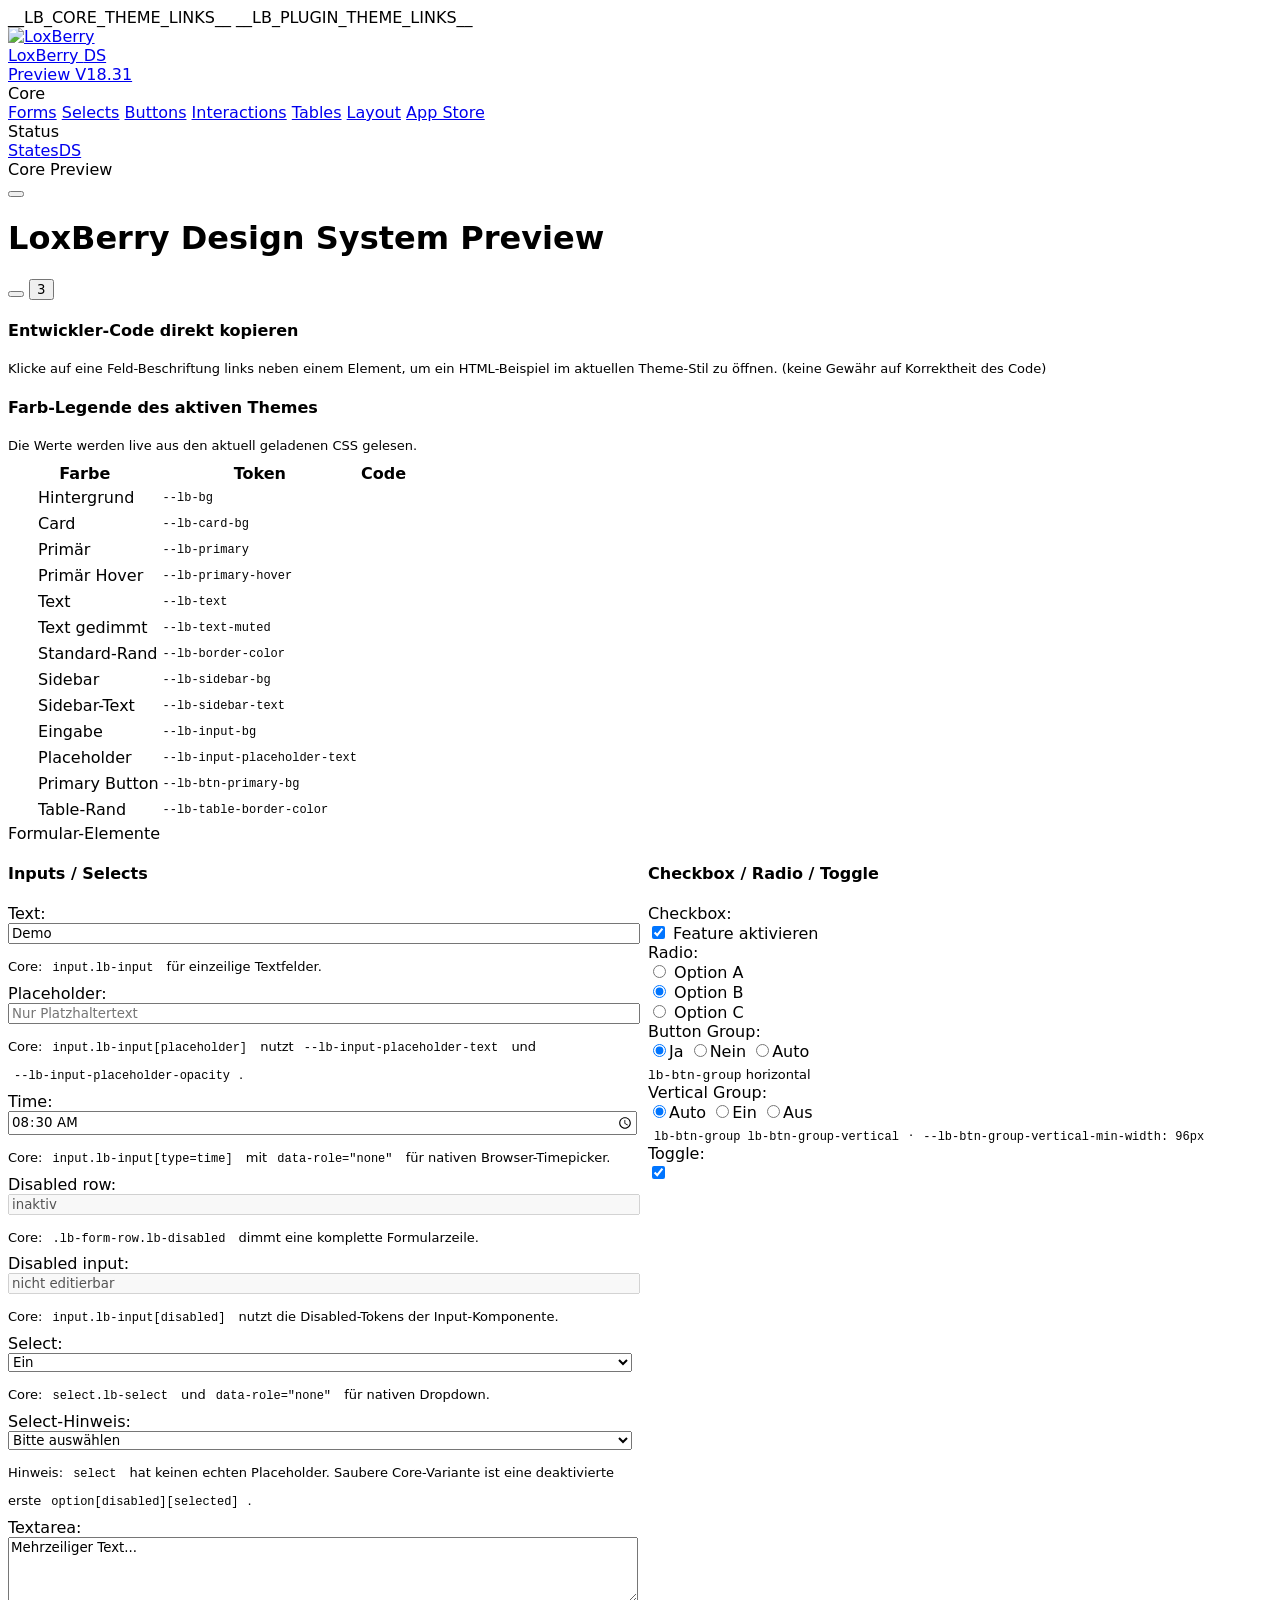
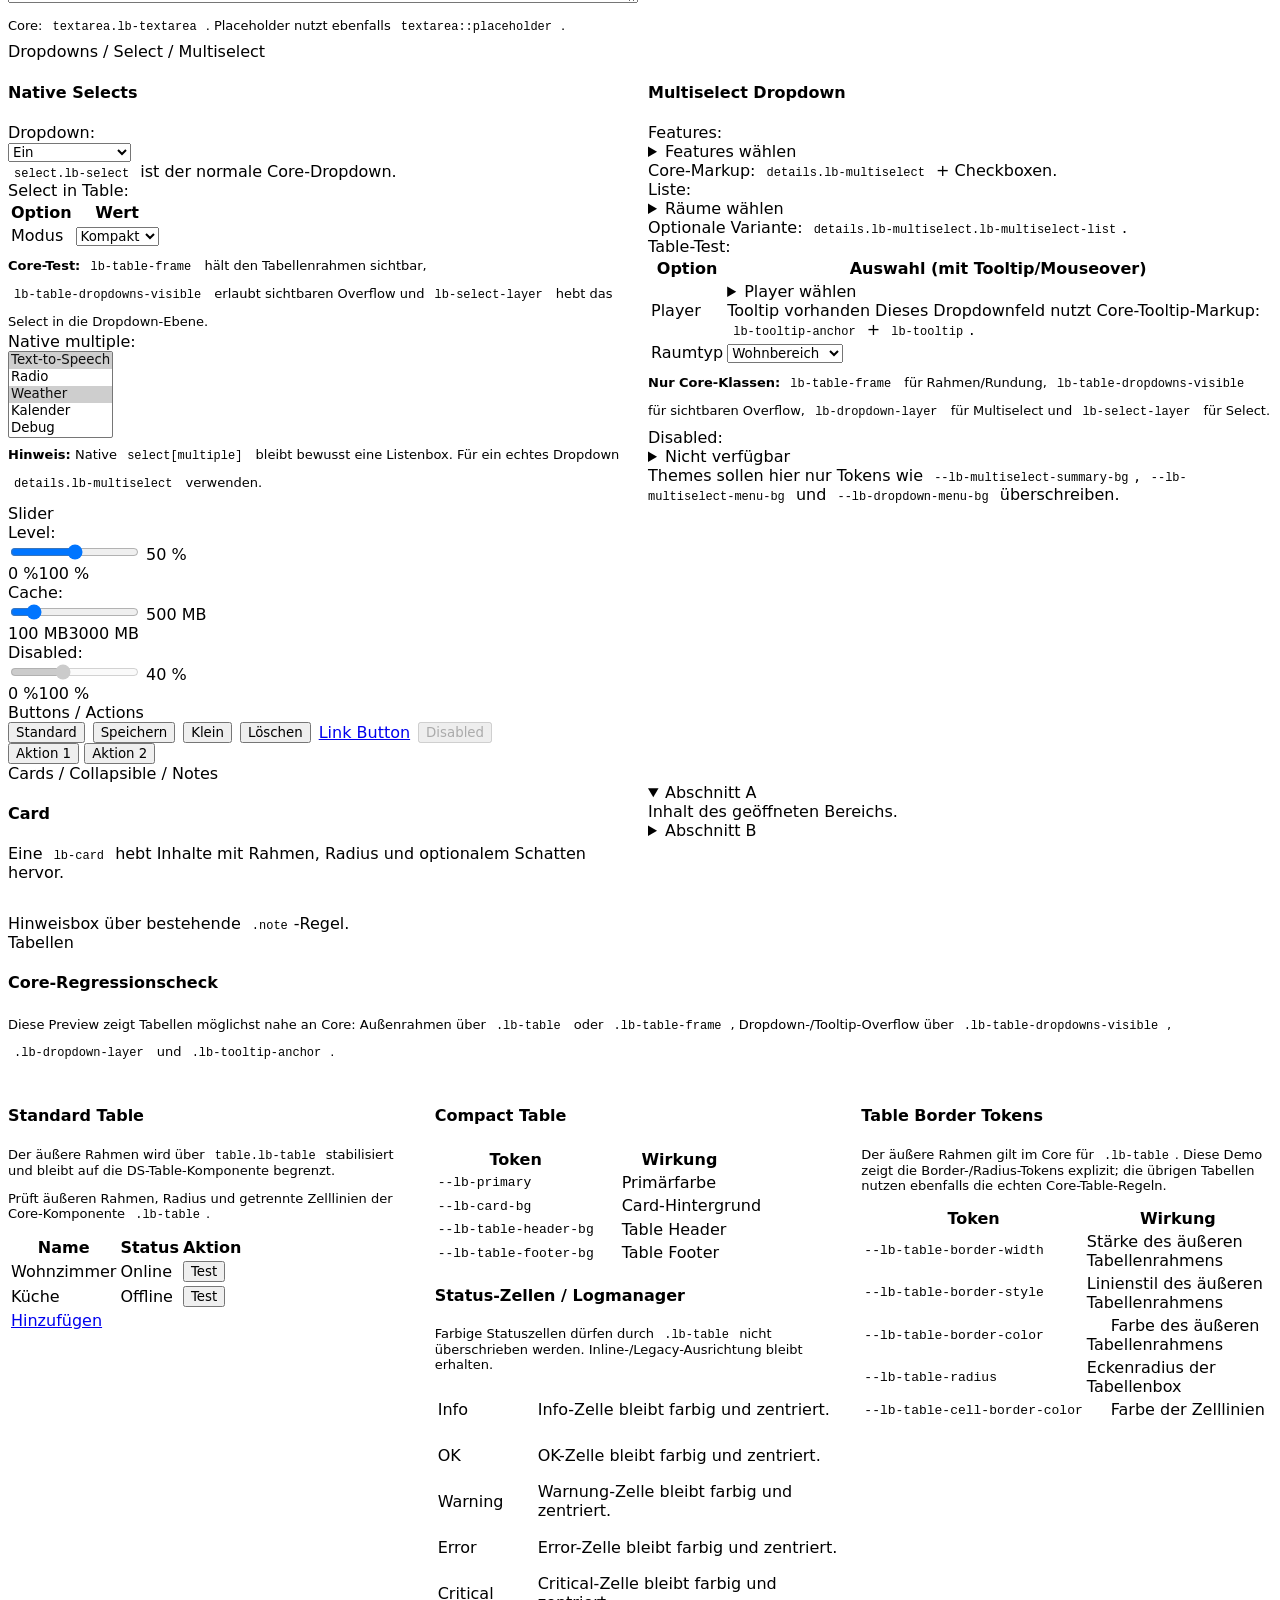
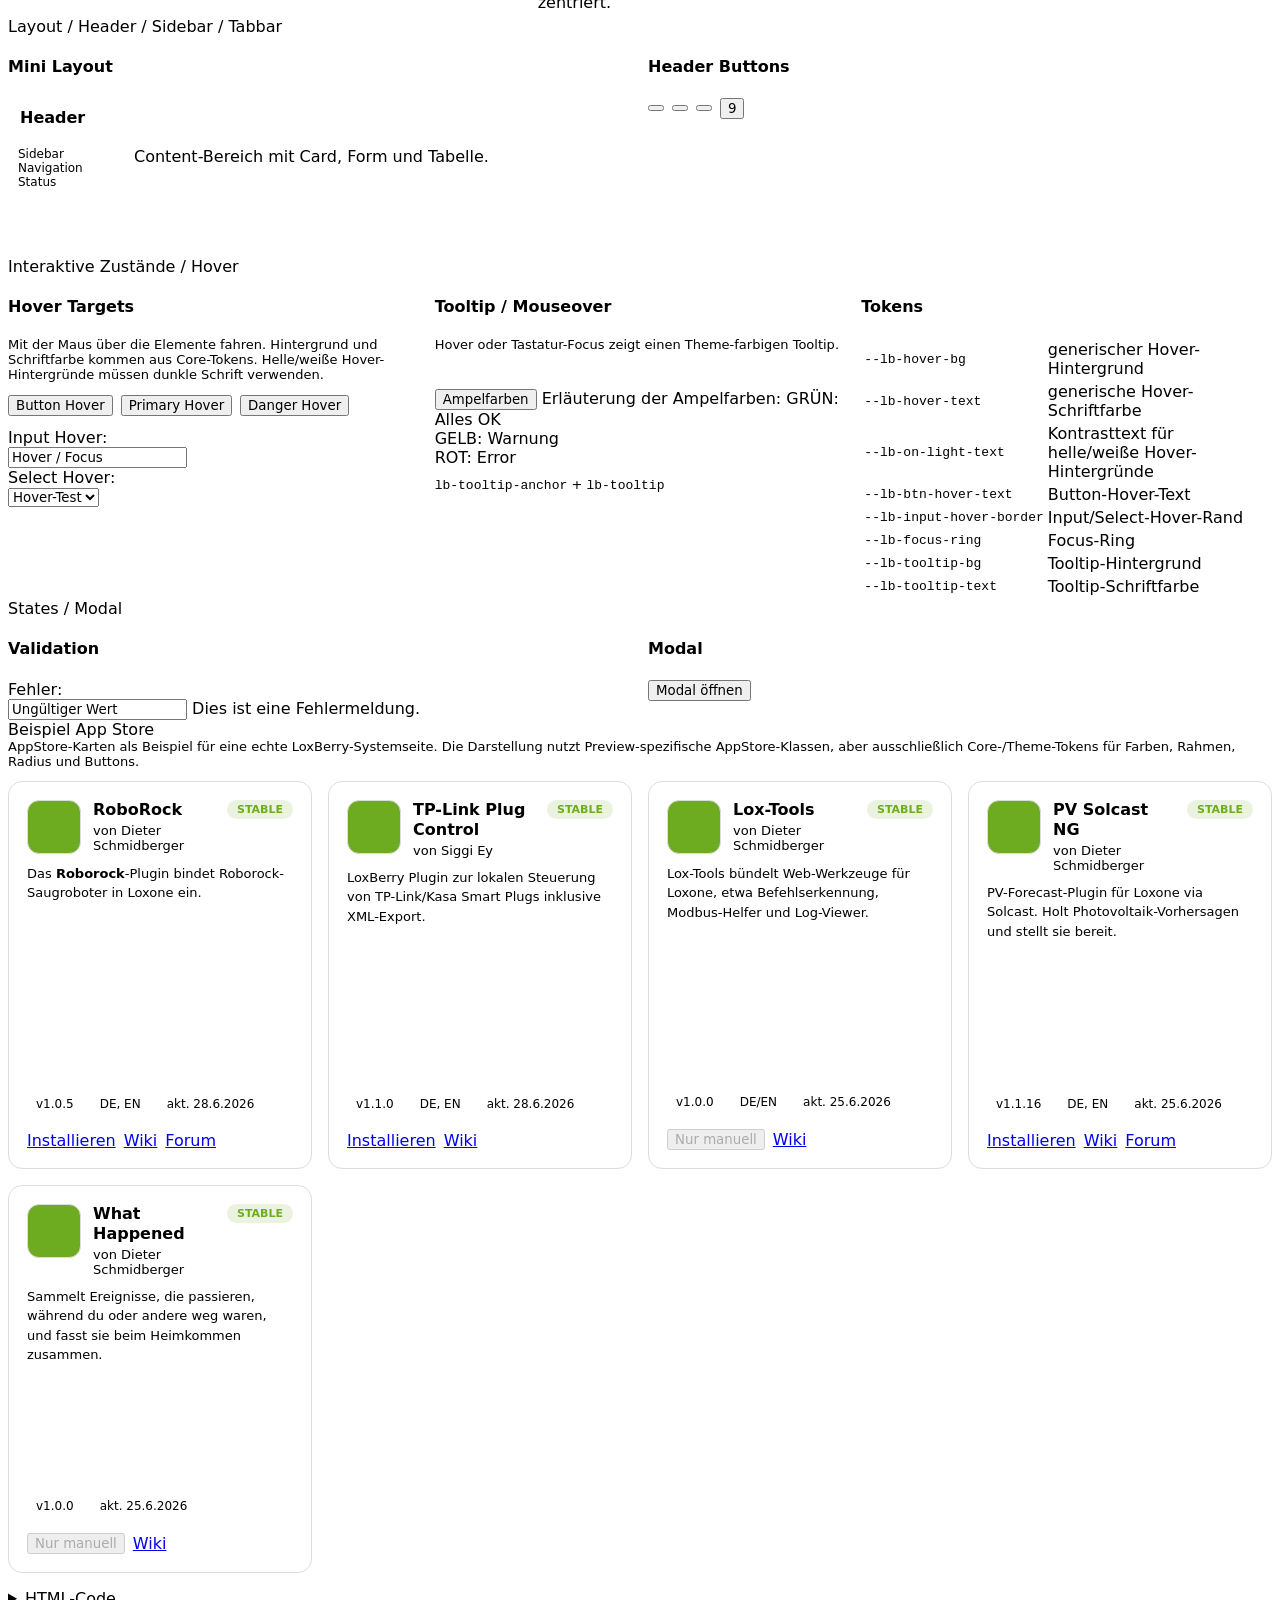
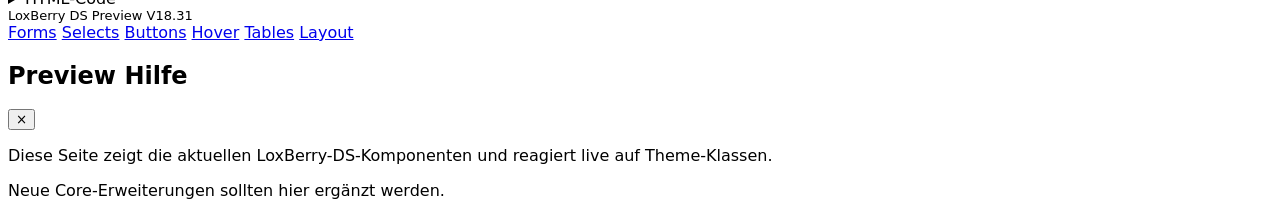
==== templates/themes/preview/index_de.html @ 83e43b5a "Initial commit" ====
<!doctype html>
<html lang="de">
<head>
	<meta charset="utf-8">
	<meta name="viewport" content="width=device-width, initial-scale=1">
	<title>LoxBerry DS Preview</title>

	<link rel="stylesheet" href="/system/css/design-tokens.css">
	<link rel="stylesheet" href="/system/css/primeicons.css">
	<link rel="stylesheet" href="/system/css/main.css">
	<link rel="stylesheet" href="/system/css/components.css">
	<link rel="stylesheet" href="/system/css/utilities.css">

	<!-- Core themes. Filled by cssframework.cgi from /webfrontend/html/system/css/themes/theme-*.css. -->
	__LB_CORE_THEME_LINKS__

	<!-- Plugin-managed user themes. Filled by cssframework.cgi via theme-file.cgi from data/plugins/cssframework/themes/theme-user-*.css. -->
	__LB_PLUGIN_THEME_LINKS__

	<style>

		/* Preview/Help pages use the LoxBerry/Core system font stack.
		   Code snippets stay monospace for readability. */
		html,
		body,
		button,
		input,
		select,
		textarea {
			font-family: var(--lb-font-family, var(--lb-font, system-ui, -apple-system, BlinkMacSystemFont, "Segoe UI", sans-serif));
		}

		code,
		pre,
		.lb-preview-code,
		.lb-help-code {
			font-family: var(--lb-font-mono, ui-monospace, SFMono-Regular, Menlo, Consolas, monospace);
		}
		/* Preview-only helpers. Kept outside components.css intentionally. */
		.lb-preview-grid {
			display: grid;
			grid-template-columns: repeat(auto-fit, minmax(280px, 1fr));
			gap: var(--lb-space-md, 16px);
			align-items: start;
		}
		.lb-preview-row {
			display: flex;
			flex-wrap: wrap;
			gap: 8px;
			align-items: center;
		}
		.lb-preview-muted {
			color: var(--lb-text-muted);
			font-size: var(--lb-font-sm, 13px);
		}
		.lb-preview-control-stack {
			display: flex;
			flex-direction: column;
			align-items: stretch;
			gap: var(--lb-space-xs, 6px);
			width: 100%;
		}
		.lb-preview-control-stack > .lb-input,
		.lb-preview-control-stack > .lb-select,
		.lb-preview-control-stack > .lb-textarea {
			width: 100%;
		}
		.lb-preview-help-text {
			display: block;
			margin-top: var(--lb-space-xs, 6px);
			color: var(--lb-text-secondary);
			font-size: var(--lb-font-sm, 13px);
			line-height: 1.65;
			max-width: 100%;
			width: 100%;
			flex: 0 0 100%;
			clear: both;
			overflow-wrap: anywhere;
		}
		.lb-preview-help-text .lb-preview-code {
			display: inline-block;
			margin: 1px 3px 3px 0;
			vertical-align: baseline;
		}
		.lb-preview-code {
			font-family: var(--lb-font-mono, monospace);
			font-size: 12px;
			padding: 2px 6px;
			border: 1px solid var(--lb-border-color);
			border-radius: var(--lb-radius-sm, 6px);
			background: var(--lb-btn-bg);
			color: var(--lb-text);
		}
		.lb-preview-token-table td:first-child {
			font-family: var(--lb-font-mono, monospace);
			white-space: nowrap;
		}

		.lb-preview-swatch {
			display: inline-block;
			width: 18px;
			height: 18px;
			border-radius: 50%;
			border: 1px solid var(--lb-border-color);
			vertical-align: middle;
			margin-right: 6px;
		}
		.lb-preview-color-table {
			margin-top: var(--lb-space-sm, 8px);
		}
		.lb-preview-color-table td,
		.lb-preview-color-table th {
			vertical-align: middle;
		}
		.lb-preview-color-table td:nth-child(2),
		.lb-preview-color-table td:nth-child(3) {
			font-family: var(--lb-font-mono, monospace);
			font-size: 12px;
		}
		.lb-preview-color-chip {
			display: inline-block;
			width: 22px;
			height: 22px;
			border-radius: var(--lb-radius-sm, 6px);
			border: 1px solid var(--lb-border-color);
			box-shadow: inset 0 0 0 1px rgba(255,255,255,0.25);
			vertical-align: middle;
		}
		.lb-preview-mini-layout {
			border: 1px solid var(--lb-border-color);
			border-radius: var(--lb-radius);
			overflow: hidden;
			background: var(--lb-card-bg);
		}
		.lb-preview-mini-header {
			padding: 10px 12px;
			border-bottom: 1px solid var(--lb-border-color);
			display: flex;
			justify-content: space-between;
			align-items: center;
		}
		.lb-preview-mini-body {
			display: flex;
			min-height: 120px;
		}
		.lb-preview-mini-sidebar {
			width: 96px;
			padding: 10px;
			background: var(--lb-sidebar-bg);
			color: var(--lb-sidebar-text);
			font-size: 12px;
		}
		.lb-preview-mini-content {
			flex: 1;
			padding: 10px;
			color: var(--lb-text);
		}


		/* Preview-only AppStore example. Uses AppStore-like local classes mapped to Core tokens. */
		.lb-preview-appstore-grid {
			display: grid;
			grid-template-columns: repeat(auto-fit, minmax(260px, 1fr));
			gap: var(--lb-space-md, 16px);
			align-items: stretch;
		}
		.lb-preview-app-card {
			background: var(--lb-card-bg, #fff);
			border: 1px solid var(--lb-border-color, #ddd);
			border-radius: var(--lb-radius, 14px);
			box-shadow: var(--lb-card-shadow, none);
			padding: var(--lb-space-md, 18px);
			display: flex;
			flex-direction: column;
			min-height: 350px;
			color: var(--lb-text);
		}
		.lb-preview-app-card-head {
			display: flex;
			gap: 12px;
			align-items: flex-start;
			margin-bottom: var(--lb-space-sm, 10px);
		}
		.lb-preview-app-logo {
			width: 52px;
			height: 52px;
			border-radius: var(--lb-radius-sm, 12px);
			border: 1px solid var(--lb-border-color, #ddd);
			background: var(--lb-primary, #6dac20);
			color: var(--lb-btn-primary-text, #fff);
			display: inline-flex;
			align-items: center;
			justify-content: center;
			font-size: 24px;
			flex: none;
		}
		.lb-preview-app-title {
			font-size: 16px;
			font-weight: 700;
			line-height: 1.25;
			margin: 0;
			color: var(--lb-text);
		}
		.lb-preview-app-author {
			font-size: var(--lb-font-sm, 13px);
			color: var(--lb-text-muted);
			margin: 3px 0 0;
		}
		.lb-preview-app-badge {
			font-size: 11px;
			font-weight: 700;
			line-height: 1;
			padding: 4px 10px;
			border-radius: 999px;
			white-space: nowrap;
			background: var(--lb-success-soft-bg, color-mix(in srgb, var(--lb-primary, #6dac20) 14%, white));
			color: var(--lb-success-text, var(--lb-primary, #6dac20));
		}
		.lb-preview-app-desc {
			font-size: var(--lb-font-sm, 13px);
			line-height: 1.5;
			color: var(--lb-text-secondary, var(--lb-text));
			margin: 0 0 var(--lb-space-md, 16px);
			flex: 1;
		}
		.lb-preview-app-meta {
			display: flex;
			gap: 8px;
			flex-wrap: wrap;
			margin-bottom: var(--lb-space-md, 16px);
		}
		.lb-preview-app-tag {
			font-size: 12px;
			color: var(--lb-text-muted);
			background: var(--lb-btn-bg, var(--lb-bg));
			border: 1px solid var(--lb-border-color, transparent);
			border-radius: var(--lb-radius-sm, 6px);
			padding: 3px 8px;
		}
		.lb-preview-app-actions {
			display: flex;
			gap: 8px;
			flex-wrap: wrap;
			align-items: center;
		}
		.lb-preview-code-block {
			margin: var(--lb-space-md, 16px) 0 0;
			padding: var(--lb-space-md, 16px);
			border: 1px solid var(--lb-border-color);
			border-radius: var(--lb-radius, 12px);
			background: var(--lb-card-bg);
			color: var(--lb-text);
			overflow: auto;
			font-size: 12px;
			line-height: 1.45;
		}


		/* Developer code popup: Labels are click targets, generated snippets are sanitized. */
		.lb-preview-dev-hint {
			margin-bottom: var(--lb-space-md, 16px);
		}
		.lb-form-label.lb-preview-code-label {
			cursor: pointer;
			text-decoration: underline dotted;
			text-underline-offset: 3px;
		}
		.lb-form-label.lb-preview-code-label:hover {
			color: var(--lb-link-color, var(--lb-primary));
		}
		.lb-preview-code-dialog {
			max-width: min(860px, calc(100vw - 32px));
			width: min(860px, calc(100vw - 32px));
		}
		.lb-preview-code-dialog .lb-modal-content {
			max-height: min(72vh, 760px);
			overflow: auto;
		}
		.lb-preview-code-dialog pre {
			white-space: pre;
			margin-top: var(--lb-space-sm, 8px);
			text-align: left !important;
			direction: ltr;
			tab-size: 2;
		}
		.lb-preview-code-dialog pre code {
			display: block;
			margin: 0;
			padding: 0;
			white-space: pre;
			text-align: left !important;
		}

		/* ============================================================
		   Print / XPS support
		   ------------------------------------------------------------
		   Preview-only rule: Keep DS/theme backgrounds visible when
		   printing to PDF/XPS. This intentionally stays in the preview
		   page and is not part of components.css.
		   ============================================================ */
		@media print {
			html,
			body,
			.lb-layout,
			.lb-sidebar,
			.lb-main,
			.lb-header,
			.lb-content,
			.lb-card,
			.lb-section-title,
			.lb-btn,
			.lb-btn-primary,
			.lb-input,
			.lb-select,
			.lb-textarea,
			.lb-table,
			.lb-table th,
			.lb-table td,
			.lb-table thead th,
			.lb-table tfoot td,
			.lb-table-header-cell,
			.lb-table-footer-cell,
			.lb-multiselect,
			.lb-multiselect summary,
			.lb-multiselect-menu,
			.lb-multiselect-option,
			.lb-slider,
			.lb-slider-value,
			.lb-toggle-slider,
			.note,
			.lb-preview-code,
			.lb-preview-help-text,
			.lb-preview-mini-layout,
			.lb-preview-mini-header,
			.lb-preview-mini-sidebar,
			.lb-preview-mini-content {
				-webkit-print-color-adjust: exact !important;
				print-color-adjust: exact !important;
				color-adjust: exact !important;
			}

			body {
				background: var(--lb-bg) !important;
				color: var(--lb-text) !important;
			}

			.lb-sidebar {
				background: var(--lb-sidebar-bg) !important;
				color: var(--lb-sidebar-text) !important;
				border-color: var(--lb-sidebar-border) !important;
			}

			.lb-header,
			.lb-card,
			.note,
			.lb-modal,
			.lb-preview-mini-layout {
				background: var(--lb-card-bg) !important;
				border-color: var(--lb-border-color) !important;
				color: var(--lb-text) !important;
			}

			.lb-section-title {
				background: var(--lb-section-title-bg, var(--lb-primary)) !important;
				color: var(--lb-section-title-text, #ffffff) !important;
			}

			.lb-table thead th,
			.lb-table .lb-table-header-cell,
			.lb-table tr.lb-table-header-row > th,
			.lb-table tr.lb-table-header-row > td {
				background: var(--lb-table-header-bg) !important;
				color: var(--lb-table-header-text) !important;
			}

			.lb-table tfoot td,
			.lb-table .lb-table-footer-cell,
			.lb-table tr.lb-table-footer-row > td,
			.lb-table tr.lb-table-footer-row > th {
				background: var(--lb-table-footer-bg) !important;
				color: var(--lb-table-footer-text) !important;
			}

			.lb-table {
				border-color: var(--lb-table-border-color, var(--lb-border-color)) !important;
			}

			.lb-table td,
			.lb-table th {
				border-color: var(--lb-table-cell-border-color, var(--lb-table-border-color, var(--lb-border-color))) !important;
			}

			.lb-btn {
				background: var(--lb-btn-bg) !important;
				color: var(--lb-btn-text) !important;
				border-color: var(--lb-btn-border) !important;
			}

			.lb-btn-primary {
				background: var(--lb-btn-primary-bg) !important;
				color: var(--lb-btn-primary-text) !important;
				border-color: var(--lb-btn-primary-border) !important;
			}

			.lb-input,
			.lb-select,
			.lb-textarea,
			.lb-multiselect summary,
			.lb-multiselect-menu {
				background: var(--lb-input-bg) !important;
				color: var(--lb-input-text) !important;
				border-color: var(--lb-input-border) !important;
			}

			.lb-slider-value,
			.lb-preview-code {
				background: var(--lb-btn-bg) !important;
				border-color: var(--lb-border-color) !important;
				color: var(--lb-primary) !important;
			}

			.lb-preview-mini-sidebar {
				background: var(--lb-sidebar-bg) !important;
				color: var(--lb-sidebar-text) !important;
			}
		}

	</style>
</head>
<body class="lb-layout __LB_CURRENT_THEME_CLASS__">
	<aside class="lb-sidebar" id="preview_sidebar">
		<a class="lb-sidebar-header" href="#top">
			<img class="lb-sidebar-logo" src="/system/images/Logo_green_transparent.png" alt="LoxBerry">
			<div>
				<div class="lb-sidebar-brand">LoxBerry <span>DS</span></div>
				<div class="lb-sidebar-version">Preview V18.31</div>
			</div>
		</a>
		<nav class="lb-sidebar-nav">
			<div class="lb-sidebar-section">Core</div>
			<a class="lb-sidebar-link active" href="#forms"><i class="pi pi-pencil"></i><span class="lb-sidebar-name">Forms</span><span class="lb-sidebar-status"></span></a>
			<a class="lb-sidebar-link" href="#selects"><i class="pi pi-list"></i><span class="lb-sidebar-name">Selects</span></a>
			<a class="lb-sidebar-link" href="#buttons"><i class="pi pi-bolt"></i><span class="lb-sidebar-name">Buttons</span></a>
			<a class="lb-sidebar-link" href="#interactions"><i class="pi pi-mouse"></i><span class="lb-sidebar-name">Interactions</span></a>
			<a class="lb-sidebar-link" href="#tables"><i class="pi pi-table"></i><span class="lb-sidebar-name">Tables</span></a>
			<a class="lb-sidebar-link" href="#layout"><i class="pi pi-window-maximize"></i><span class="lb-sidebar-name">Layout</span></a>
			<a class="lb-sidebar-link" href="#appstore"><i class="pi pi-shopping-cart"></i><span class="lb-sidebar-name">App Store</span></a>
			<div class="lb-sidebar-section">Status</div>
			<a class="lb-sidebar-link" href="#states"><i class="pi pi-info-circle"></i><span class="lb-sidebar-name">States</span><span class="lb-sidebar-badge">DS</span></a>
		</nav>
		<div class="lb-sidebar-footer"><i class="pi pi-check-circle"></i> Core Preview</div>
	</aside>

	<div class="lb-main">
		<header class="lb-header">
			<div class="lb-header-left">
				<button type="button" class="lb-header-btn lb-nav-toggle" id="preview_nav_toggle" title="Navigation wechseln"><i class="pi pi-bars"></i></button>
			</div>
			<h1 class="lb-header-title" id="top">LoxBerry Design System Preview</h1>
			<div class="lb-header-actions">
				<button type="button" class="lb-header-btn headerbutton_blue" id="preview_help_btn" title="Hilfe"><i class="pi pi-question"></i></button>
				<button type="button" class="lb-header-btn headerbutton_red" title="Demo Badge"><i class="pi pi-bell"></i><span class="lb-header-btn-badge">3</span></button>
			</div>
		</header>

		<main class="lb-content">

			<div class="lb-card lb-preview-dev-hint">
				<h4>Entwickler-Code direkt kopieren</h4>
				<div class="lb-preview-muted">Klicke auf eine Feld-Beschriftung links neben einem Element, um ein HTML-Beispiel im aktuellen Theme-Stil zu öffnen. (keine Gewähr auf Korrektheit des Code)</div>
			</div>


			<div class="lb-card" id="theme_colors">
				<h4>Farb-Legende des aktiven Themes</h4>
				<div class="lb-preview-muted">Die Werte werden live aus den aktuell geladenen CSS gelesen.</div>
				<table class="lb-table lb-table-compact lb-preview-color-table">
					<thead>
						<tr>
							<th>Farbe</th>
							<th>Token</th>
							<th>Code</th>
						</tr>
					</thead>
					<tbody>
						<tr data-color-token="--lb-bg"><td><span class="lb-preview-color-chip"></span> Hintergrund</td><td>--lb-bg</td><td class="lb-preview-color-code"></td></tr>
						<tr data-color-token="--lb-card-bg"><td><span class="lb-preview-color-chip"></span> Card</td><td>--lb-card-bg</td><td class="lb-preview-color-code"></td></tr>
						<tr data-color-token="--lb-primary"><td><span class="lb-preview-color-chip"></span> Primär</td><td>--lb-primary</td><td class="lb-preview-color-code"></td></tr>
						<tr data-color-token="--lb-primary-hover"><td><span class="lb-preview-color-chip"></span> Primär Hover</td><td>--lb-primary-hover</td><td class="lb-preview-color-code"></td></tr>
						<tr data-color-token="--lb-text"><td><span class="lb-preview-color-chip"></span> Text</td><td>--lb-text</td><td class="lb-preview-color-code"></td></tr>
						<tr data-color-token="--lb-text-muted"><td><span class="lb-preview-color-chip"></span> Text gedimmt</td><td>--lb-text-muted</td><td class="lb-preview-color-code"></td></tr>
						<tr data-color-token="--lb-border-color"><td><span class="lb-preview-color-chip"></span> Standard-Rand</td><td>--lb-border-color</td><td class="lb-preview-color-code"></td></tr>
						<tr data-color-token="--lb-sidebar-bg"><td><span class="lb-preview-color-chip"></span> Sidebar</td><td>--lb-sidebar-bg</td><td class="lb-preview-color-code"></td></tr>
						<tr data-color-token="--lb-sidebar-text"><td><span class="lb-preview-color-chip"></span> Sidebar-Text</td><td>--lb-sidebar-text</td><td class="lb-preview-color-code"></td></tr>
						<tr data-color-token="--lb-input-bg"><td><span class="lb-preview-color-chip"></span> Eingabe</td><td>--lb-input-bg</td><td class="lb-preview-color-code"></td></tr>
						<tr data-color-token="--lb-input-placeholder-text"><td><span class="lb-preview-color-chip"></span> Placeholder</td><td>--lb-input-placeholder-text</td><td class="lb-preview-color-code"></td></tr>
						<tr data-color-token="--lb-btn-primary-bg"><td><span class="lb-preview-color-chip"></span> Primary Button</td><td>--lb-btn-primary-bg</td><td class="lb-preview-color-code"></td></tr>
						<tr data-color-token="--lb-table-border-color"><td><span class="lb-preview-color-chip"></span> Table-Rand</td><td>--lb-table-border-color</td><td class="lb-preview-color-code"></td></tr>
					</tbody>
				</table>
			</div>

			<section id="forms">
				<div class="lb-section-title">Formular-Elemente</div>
				<div class="lb-preview-grid">
					<div class="lb-card">
						<h4>Inputs / Selects</h4>
						<div class="lb-form-row">
							<label class="lb-form-label" for="text1">Text:</label>
							<div class="lb-form-field">
								<div class="lb-preview-control-stack">
									<input class="lb-input" type="text" id="text1" placeholder="Text eingeben" value="Demo">
									<div class="lb-preview-help-text">Core: <span class="lb-preview-code">input.lb-input</span> für einzeilige Textfelder.</div>
								</div>
							</div>
						</div>

						<div class="lb-form-row">
							<label class="lb-form-label" for="placeholder1">Placeholder:</label>
							<div class="lb-form-field">
								<div class="lb-preview-control-stack">
									<input class="lb-input" type="text" id="placeholder1" placeholder="Nur Platzhaltertext">
									<div class="lb-preview-help-text">Core: <span class="lb-preview-code">input.lb-input[placeholder]</span> nutzt <span class="lb-preview-code">--lb-input-placeholder-text</span> und <span class="lb-preview-code">--lb-input-placeholder-opacity</span>.</div>
								</div>
							</div>
						</div>

						<div class="lb-form-row">
							<label class="lb-form-label" for="time1">Time:</label>
							<div class="lb-form-field">
								<div class="lb-preview-control-stack">
									<input class="lb-input" type="time" id="time1" value="08:30" data-role="none">
									<div class="lb-preview-help-text">Core: <span class="lb-preview-code">input.lb-input[type=time]</span> mit <span class="lb-preview-code">data-role=&quot;none&quot;</span> für nativen Browser-Timepicker.</div>
								</div>
							</div>
						</div>

						<div class="lb-form-row lb-disabled">
							<label class="lb-form-label" for="disabled1">Disabled row:</label>
							<div class="lb-form-field">
								<div class="lb-preview-control-stack">
									<input class="lb-input" type="text" id="disabled1" value="inaktiv" disabled>
									<div class="lb-preview-help-text">Core: <span class="lb-preview-code">.lb-form-row.lb-disabled</span> dimmt eine komplette Formularzeile.</div>
								</div>
							</div>
						</div>

						<div class="lb-form-row">
							<label class="lb-form-label" for="disabled2">Disabled input:</label>
							<div class="lb-form-field">
								<div class="lb-preview-control-stack">
									<input class="lb-input" type="text" id="disabled2" value="nicht editierbar" disabled>
									<div class="lb-preview-help-text">Core: <span class="lb-preview-code">input.lb-input[disabled]</span> nutzt die Disabled-Tokens der Input-Komponente.</div>
								</div>
							</div>
						</div>

						<div class="lb-form-row">
							<label class="lb-form-label" for="select1">Select:</label>
							<div class="lb-form-field">
								<div class="lb-preview-control-stack">
									<select class="lb-select" id="select1" data-role="none">
										<option>Aus</option><option selected>Ein</option><option>Auto</option>
									</select>
									<div class="lb-preview-help-text">Core: <span class="lb-preview-code">select.lb-select</span> und <span class="lb-preview-code">data-role=&quot;none&quot;</span> für nativen Dropdown.</div>
								</div>
							</div>
						</div>

						<div class="lb-form-row">
							<label class="lb-form-label" for="select_placeholder">Select-Hinweis:</label>
							<div class="lb-form-field">
								<div class="lb-preview-control-stack">
									<select class="lb-select" id="select_placeholder" data-role="none">
										<option value="" disabled selected>Bitte auswählen</option>
										<option>Aus</option><option>Ein</option><option>Auto</option>
									</select>
									<div class="lb-preview-help-text">Hinweis: <span class="lb-preview-code">select</span> hat keinen echten Placeholder. Saubere Core-Variante ist eine deaktivierte erste <span class="lb-preview-code">option[disabled][selected]</span>.</div>
								</div>
							</div>
						</div>

						<div class="lb-form-row">
							<label class="lb-form-label" for="textarea1">Textarea:</label>
							<div class="lb-form-field">
								<div class="lb-preview-control-stack">
									<textarea class="lb-textarea" id="textarea1" rows="4">Mehrzeiliger Text...</textarea>
									<div class="lb-preview-help-text">Core: <span class="lb-preview-code">textarea.lb-textarea</span>. Placeholder nutzt ebenfalls <span class="lb-preview-code">textarea::placeholder</span>.</div>
								</div>
							</div>
						</div>
					</div>
					<div class="lb-card">
						<h4>Checkbox / Radio / Toggle</h4>
						<div class="lb-form-row">
							<label class="lb-form-label">Checkbox:</label>
							<div class="lb-form-field"><label><input type="checkbox" checked> Feature aktivieren</label></div>
						</div>
						<div class="lb-form-row">
							<label class="lb-form-label">Radio:</label>
							<div class="lb-form-field">
								<div><input type="radio" name="radio-v" id="radio-v1" value="a"><label for="radio-v1"> Option A</label></div>
								<div><input type="radio" name="radio-v" id="radio-v2" value="b" checked><label for="radio-v2"> Option B</label></div>
								<div><input type="radio" name="radio-v" id="radio-v3" value="c"><label for="radio-v3"> Option C</label></div>
							</div>
						</div>
						<div class="lb-form-row">
							<label class="lb-form-label">Button Group:</label>
							<div class="lb-form-field">
								<div class="lb-btn-group">
									<input type="radio" name="radio-h" id="radio-h1" value="yes" checked><label for="radio-h1">Ja</label>
									<input type="radio" name="radio-h" id="radio-h2" value="no"><label for="radio-h2">Nein</label>
									<input type="radio" name="radio-h" id="radio-h3" value="auto"><label for="radio-h3">Auto</label>
								</div>
								<div class="lb-preview-muted" style="margin-top:6px;"><code>lb-btn-group</code> horizontal</div>
							</div>
						</div>
						<div class="lb-form-row">
							<label class="lb-form-label">Vertical Group:</label>
							<div class="lb-form-field">
								<div class="lb-btn-group lb-btn-group-vertical">
									<input type="radio" name="radio-vg" id="radio-vg1" value="auto" checked><label for="radio-vg1">Auto</label>
									<input type="radio" name="radio-vg" id="radio-vg2" value="on"><label for="radio-vg2">Ein</label>
									<input type="radio" name="radio-vg" id="radio-vg3" value="off"><label for="radio-vg3">Aus</label>
								</div>
								<div class="lb-preview-muted" style="margin-top:6px;"><span class="lb-preview-code">lb-btn-group lb-btn-group-vertical</span> · <span class="lb-preview-code">--lb-btn-group-vertical-min-width: 96px</span></div>
							</div>
						</div>
						<div class="lb-form-row">
							<label class="lb-form-label" for="toggle1">Toggle:</label>
							<div class="lb-form-field">
								<label class="lb-toggle" for="toggle1"><input type="checkbox" id="toggle1" checked><span class="lb-toggle-slider"></span></label>
							</div>
						</div>
					</div>
				</div>
			</section>

			<section id="selects">
				<div class="lb-section-title">Dropdowns / Select / Multiselect</div>
				<div class="lb-preview-grid">
					<div class="lb-card">
						<h4>Native Selects</h4>
						<div class="lb-form-row">
							<label class="lb-form-label" for="select_optgroup">Dropdown:</label>
							<div class="lb-form-field">
								<select class="lb-select" id="select_optgroup" name="select_optgroup" data-role="none">
									<optgroup label="Standard">
										<option value="off">Aus</option>
										<option value="on" selected>Ein</option>
										<option value="auto">Automatisch</option>
									</optgroup>
									<optgroup label="Erweitert">
										<option value="expert">Experte</option>
										<option value="debug">Debug</option>
									</optgroup>
								</select>
							</div>
							<div class="lb-form-help"><span class="lb-preview-code">select.lb-select</span> ist der normale Core-Dropdown.</div>
						</div>

						<div class="lb-form-row">
							<label class="lb-form-label" for="select_compact_table_demo">Select in Table:</label>
							<div class="lb-form-field">
								<div class="lb-table-frame lb-table-frame-dropdowns lb-table-frame-mask-corners">
									<table class="lb-table lb-table-compact lb-table-dropdowns-visible">
										<thead>
											<tr class="lb-table-header-row"><th class="lb-table-header-cell">Option</th><th class="lb-table-header-cell">Wert</th></tr>
										</thead>
										<tbody>
											<tr class="lb-table-body-row">
												<td class="lb-table-cell">Modus</td>
												<td class="lb-table-cell">
													<select class="lb-select lb-select-layer" id="select_compact_table_demo" data-role="none">
														<option>Normal</option>
														<option selected>Kompakt</option>
														<option>Erweitert</option>
														<option>Debug</option>
													</select>
												</td>
											</tr>
										</tbody>
									</table>
								</div>
								<div class="lb-preview-help-text"><strong>Core-Test:</strong> <span class="lb-preview-code">lb-table-frame</span> hält den Tabellenrahmen sichtbar, <span class="lb-preview-code">lb-table-dropdowns-visible</span> erlaubt sichtbaren Overflow und <span class="lb-preview-code">lb-select-layer</span> hebt das Select in die Dropdown-Ebene.</div>
							</div>
						</div>

						<div class="lb-form-row">
							<label class="lb-form-label" for="native_multi">Native multiple:</label>
							<div class="lb-form-field">
								<select class="lb-select" id="native_multi" name="native_multi" multiple size="5" data-role="none">
									<option selected>Text-to-Speech</option>
									<option>Radio</option>
									<option selected>Weather</option>
									<option>Kalender</option>
									<option>Debug</option>
								</select>
								<div class="lb-preview-help-text"><strong>Hinweis:</strong> Native <span class="lb-preview-code">select[multiple]</span> bleibt bewusst eine Listenbox. Für ein echtes Dropdown <span class="lb-preview-code">details.lb-multiselect</span> verwenden.</div>
							</div>
						</div>
					</div>

					<div class="lb-card">
						<h4>Multiselect Dropdown</h4>
						<div class="lb-form-row">
							<label class="lb-form-label" for="ms_features_summary">Features:</label>
							<div class="lb-form-field">
								<details class="lb-multiselect" data-placeholder="Features wählen">
									<summary id="ms_features_summary">Features wählen</summary>
									<div class="lb-multiselect-menu">
										<label class="lb-multiselect-option"><input type="checkbox" name="features" value="tts" checked> Text-to-Speech</label>
										<label class="lb-multiselect-option"><input type="checkbox" name="features" value="radio"> Radio</label>
										<label class="lb-multiselect-option"><input type="checkbox" name="features" value="weather" checked> Weather</label>
										<label class="lb-multiselect-option"><input type="checkbox" name="features" value="calendar"> Kalender</label>
										<label class="lb-multiselect-option"><input type="checkbox" name="features" value="debug"> Debug</label>
									</div>
								</details>
								<div class="lb-multiselect-help">Core-Markup: <span class="lb-preview-code">details.lb-multiselect</span> + Checkboxen.</div>
							</div>
						</div>

						<div class="lb-form-row">
							<label class="lb-form-label" for="ms_list_summary">Liste:</label>
							<div class="lb-form-field">
								<details class="lb-multiselect lb-multiselect-list" data-placeholder="Räume wählen">
									<summary id="ms_list_summary">Räume wählen</summary>
									<div class="lb-multiselect-menu">
										<label class="lb-multiselect-option"><input type="checkbox" name="rooms" value="living" checked> Wohnzimmer</label>
										<label class="lb-multiselect-option"><input type="checkbox" name="rooms" value="kitchen"> Küche</label>
										<label class="lb-multiselect-option"><input type="checkbox" name="rooms" value="bath"> Bad</label>
										<label class="lb-multiselect-option"><input type="checkbox" name="rooms" value="kids" checked> Kinderzimmer</label>
									</div>
								</details>
								<div class="lb-multiselect-help">Optionale Variante: <span class="lb-preview-code">details.lb-multiselect.lb-multiselect-list</span>.</div>
							</div>
						</div>

						<div class="lb-form-row">
							<label class="lb-form-label">Table-Test:</label>
							<div class="lb-form-field">
								<div class="lb-table-frame lb-table-frame-dropdowns lb-table-frame-mask-corners">
									<table class="lb-table lb-table-compact lb-table-dropdowns-visible">
										<thead>
											<tr class="lb-table-header-row"><th class="lb-table-header-cell">Option</th><th class="lb-table-header-cell">Auswahl (mit Tooltip/Mouseover)</th></tr>
										</thead>
										<tbody>
											<tr class="lb-table-body-row">
												<td class="lb-table-cell">Player</td>
												<td class="lb-table-cell">
												<span class="lb-tooltip-anchor">
													<details class="lb-multiselect lb-multiselect-list lb-dropdown-layer" data-placeholder="Player wählen">
														<summary>Player wählen</summary>
														<div class="lb-multiselect-menu">
															<label class="lb-multiselect-option"><input type="checkbox" name="table_player" value="living" checked> Wohnzimmer</label>
															<label class="lb-multiselect-option"><input type="checkbox" name="table_player" value="kitchen"> Küche</label>
															<label class="lb-multiselect-option"><input type="checkbox" name="table_player" value="bath"> Bad</label>
															<label class="lb-multiselect-option"><input type="checkbox" name="table_player" value="kids"> Kinderzimmer</label>
														</div>
													</details>
													<span class="lb-tooltip" role="tooltip">
														<span class="lb-tooltip-title">Tooltip vorhanden</span>
														Dieses Dropdownfeld nutzt Core-Tooltip-Markup: <span class="lb-preview-code">lb-tooltip-anchor</span> + <span class="lb-preview-code">lb-tooltip</span>.
													</span>
												</span>
												</td>
											</tr>
											<tr class="lb-table-body-row">
												<td class="lb-table-cell">Raumtyp</td>
												<td class="lb-table-cell">
													<select class="lb-select lb-select-layer" id="select_table_roomtype" data-role="none">
														<option selected>Wohnbereich</option>
														<option>Küche</option>
														<option>Bad</option>
														<option>Kinderzimmer</option>
													</select>
												</td>
											</tr>
										</tbody>
									</table>
								</div>
								<div class="lb-preview-help-text"><strong>Nur Core-Klassen:</strong> <span class="lb-preview-code">lb-table-frame</span> für Rahmen/Rundung, <span class="lb-preview-code">lb-table-dropdowns-visible</span> für sichtbaren Overflow, <span class="lb-preview-code">lb-dropdown-layer</span> für Multiselect und <span class="lb-preview-code">lb-select-layer</span> für Select.</div>
							</div>
						</div>

						<div class="lb-form-row">
							<label class="lb-form-label" for="ms_disabled_summary">Disabled:</label>
							<div class="lb-form-field">
								<details class="lb-multiselect lb-disabled" aria-disabled="true" data-placeholder="Nicht verfügbar">
									<summary id="ms_disabled_summary">Nicht verfügbar</summary>
									<div class="lb-multiselect-menu">
										<label class="lb-multiselect-option"><input type="checkbox" checked disabled> Gesperrt</label>
									</div>
								</details>
							</div>
						</div>

						<div class="note">Themes sollen hier nur Tokens wie <span class="lb-preview-code">--lb-multiselect-summary-bg</span>, <span class="lb-preview-code">--lb-multiselect-menu-bg</span> und <span class="lb-preview-code">--lb-dropdown-menu-bg</span> überschreiben.</div>
					</div>
				</div>
			</section>

			<section id="slider">
				<div class="lb-section-title">Slider</div>
				<div class="lb-card">
					<div class="lb-form-row">
						<label class="lb-form-label" for="slider_level">Level:</label>
						<div class="lb-form-field">
							<div class="lb-slider-wrap">
								<input type="range" class="lb-slider" id="slider_level" name="slider_level" min="0" max="100" step="5" value="50" data-role="none">
								<span class="lb-slider-value" id="slider_level_val">50 %</span>
							</div>
							<div class="lb-slider-labels"><span>0 %</span><span>100 %</span></div>
						</div>
					</div>
					<div class="lb-form-row">
						<label class="lb-form-label" for="slider_cache">Cache:</label>
						<div class="lb-form-field">
							<div class="lb-slider-wrap">
								<input type="range" class="lb-slider" id="slider_cache" name="slider_cache" min="100" max="3000" step="100" value="500" data-role="none">
								<span class="lb-slider-value" id="slider_cache_val">500 MB</span>
							</div>
							<div class="lb-slider-labels"><span>100 MB</span><span>3000 MB</span></div>
						</div>
					</div>
					<div class="lb-form-row">
						<label class="lb-form-label" for="slider_disabled">Disabled:</label>
						<div class="lb-form-field">
							<div class="lb-slider-wrap">
								<input type="range" class="lb-slider" id="slider_disabled" min="0" max="100" step="10" value="40" data-role="none" disabled>
								<span class="lb-slider-value" id="slider_disabled_val">40 %</span>
							</div>
							<div class="lb-slider-labels"><span>0 %</span><span>100 %</span></div>
						</div>
					</div>
				</div>
			</section>

			<section id="buttons">
				<div class="lb-section-title">Buttons / Actions</div>
				<div class="lb-card">
					<div class="lb-preview-row">
						<button class="lb-btn" type="button">Standard</button>
						<button class="lb-btn lb-btn-primary" type="button"><i class="pi pi-save"></i> Speichern</button>
						<button class="lb-btn lb-btn-sm" type="button">Klein</button>
						<button class="lb-btn lb-btn-danger" type="button"><i class="pi pi-trash"></i> Löschen</button>
						<a class="lb-btn lb-btn-icon" href="#buttons"><i class="pi pi-cog"></i> Link Button</a>
						<button class="lb-btn lb-disabled" disabled type="button">Disabled</button>
					</div>
					<div class="lb-actions">
						<button class="lb-btn lb-btn-primary" type="button">Aktion 1</button>
						<button class="lb-btn" type="button">Aktion 2</button>
					</div>
				</div>
			</section>

			<section id="cards">
				<div class="lb-section-title">Cards / Collapsible / Notes</div>
				<div class="lb-preview-grid">
					<div class="lb-card">
						<h4>Card</h4>
						<p>Eine <span class="lb-preview-code">lb-card</span> hebt Inhalte mit Rahmen, Radius und optionalem Schatten hervor.</p>
					</div>
					<div>
						<details class="lb-collapsible" open>
							<summary>Abschnitt A</summary>
							<div class="lb-collapsible-content">Inhalt des geöffneten Bereichs.</div>
						</details>
						<details class="lb-collapsible">
							<summary>Abschnitt B</summary>
							<div class="lb-collapsible-content">Weiterer Inhalt.</div>
						</details>
					</div>
				</div>
				<div class="note" style="margin-top: var(--lb-space-md, 16px);">Hinweisbox über bestehende <span class="lb-preview-code">.note</span>-Regel.</div>
			</section>

			<section id="tables">
				<div class="lb-section-title">Tabellen</div>
				<div class="lb-card" style="margin-bottom: var(--lb-space-md, 16px);">
					<h4>Core-Regressionscheck</h4>
					<div class="lb-preview-help-text">Diese Preview zeigt Tabellen möglichst nahe an Core: Außenrahmen über <span class="lb-preview-code">.lb-table</span> oder <span class="lb-preview-code">.lb-table-frame</span>, Dropdown-/Tooltip-Overflow über <span class="lb-preview-code">.lb-table-dropdowns-visible</span>, <span class="lb-preview-code">.lb-dropdown-layer</span> und <span class="lb-preview-code">.lb-tooltip-anchor</span>.</div>
				</div>
				<div class="lb-preview-grid">
					<div class="lb-card">
						<h4>Standard Table</h4>
						<p class="lb-preview-muted">Der äußere Rahmen wird über <span class="lb-preview-code">table.lb-table</span> stabilisiert und bleibt auf die DS-Table-Komponente begrenzt.</p>
						<p class="lb-preview-muted">Prüft äußeren Rahmen, Radius und getrennte Zelllinien der Core-Komponente <span class="lb-preview-code">.lb-table</span>.</p>
						<table class="lb-table lb-table-sortable">
							<thead>
								<tr class="lb-table-header-row">
									<th class="lb-table-header-cell lb-th-sortable" data-sort="asc">Name</th>
									<th class="lb-table-header-cell">Status</th>
									<th class="lb-table-header-cell lb-table-actions">Aktion</th>
								</tr>
							</thead>
							<tbody>
								<tr class="lb-table-body-row"><td class="lb-table-cell">Wohnzimmer</td><td class="lb-table-cell">Online</td><td class="lb-table-cell lb-table-actions"><button class="lb-btn lb-btn-sm">Test</button></td></tr>
								<tr class="lb-table-body-row"><td class="lb-table-cell">Küche</td><td class="lb-table-cell">Offline</td><td class="lb-table-cell lb-table-actions"><button class="lb-btn lb-btn-sm">Test</button></td></tr>
							</tbody>
							<tfoot>
								<tr class="lb-table-footer-row"><td class="lb-table-footer-cell lb-table-actions" colspan="3"><a href="#tables" class="lb-btn lb-btn-sm lb-btn-icon"><i class="pi pi-plus"></i> Hinzufügen</a></td></tr>
							</tfoot>
						</table>
					</div>
					<div class="lb-card">
						<h4>Compact Table</h4>
						<table class="lb-table lb-table-compact lb-preview-token-table">
							<thead><tr><th>Token</th><th>Wirkung</th></tr></thead>
							<tbody>
								<tr><td>--lb-primary</td><td><span class="lb-preview-swatch" style="background:var(--lb-primary)"></span>Primärfarbe</td></tr>
								<tr><td>--lb-card-bg</td><td><span class="lb-preview-swatch" style="background:var(--lb-card-bg)"></span>Card-Hintergrund</td></tr>
								<tr><td>--lb-table-header-bg</td><td><span class="lb-preview-swatch" style="background:var(--lb-table-header-bg)"></span>Table Header</td></tr>
								<tr><td>--lb-table-footer-bg</td><td><span class="lb-preview-swatch" style="background:var(--lb-table-footer-bg)"></span>Table Footer</td></tr>
							</tbody>
						</table>

						<h4 style="margin-top: var(--lb-space-lg, 20px);">Status-Zellen / Logmanager</h4>
						<p class="lb-preview-muted">Farbige Statuszellen dürfen durch <span class="lb-preview-code">.lb-table</span> nicht überschrieben werden. Inline-/Legacy-Ausrichtung bleibt erhalten.</p>
						<table class="lb-table lb-table-compact lb-preview-table-border-demo">
							<tbody>
								<tr>
									<td class="lb-table-status-cell lb-status-info" style="width:96px; min-width:96px; height:42px;">Info</td>
									<td>Info-Zelle bleibt farbig und zentriert.</td>
								</tr>
								<tr>
									<td class="lb-table-status-cell lb-status-ok" style="width:96px; min-width:96px; height:42px;">OK</td>
									<td>OK-Zelle bleibt farbig und zentriert.</td>
								</tr>
								<tr>
									<td class="lb-table-status-cell lb-status-warning" style="width:96px; min-width:96px; height:42px;">Warning</td>
									<td>Warnung-Zelle bleibt farbig und zentriert.</td>
								</tr>
								<tr>
									<td class="lb-table-status-cell lb-status-error" style="width:96px; min-width:96px; height:42px;">Error</td>
									<td>Error-Zelle bleibt farbig und zentriert.</td>
								</tr>
								<tr>
									<td class="lb-table-status-cell lb-status-critical" style="width:96px; min-width:96px; height:42px;">Critical</td>
									<td>Critical-Zelle bleibt farbig und zentriert.</td>
								</tr>
							</tbody>
						</table>
					</div>
					<div class="lb-card">
						<h4>Table Border Tokens</h4>
						<p class="lb-preview-muted">Der äußere Rahmen gilt im Core für <span class="lb-preview-code">.lb-table</span>. Diese Demo zeigt die Border-/Radius-Tokens explizit; die übrigen Tabellen nutzen ebenfalls die echten Core-Table-Regeln.</p>
						<table class="lb-table lb-table-compact lb-preview-token-table lb-preview-table-border-demo">
							<thead><tr><th>Token</th><th>Wirkung</th></tr></thead>
							<tbody>
								<tr><td>--lb-table-border-width</td><td>Stärke des äußeren Tabellenrahmens</td></tr>
								<tr><td>--lb-table-border-style</td><td>Linienstil des äußeren Tabellenrahmens</td></tr>
								<tr><td>--lb-table-border-color</td><td><span class="lb-preview-swatch" style="background:var(--lb-table-border-color)"></span>Farbe des äußeren Tabellenrahmens</td></tr>
								<tr><td>--lb-table-radius</td><td>Eckenradius der Tabellenbox</td></tr>
								<tr><td>--lb-table-cell-border-color</td><td><span class="lb-preview-swatch" style="background:var(--lb-table-cell-border-color)"></span>Farbe der Zelllinien</td></tr>
							</tbody>
						</table>
					</div>
				</div>
			</section>

			<section id="layout">
				<div class="lb-section-title">Layout / Header / Sidebar / Tabbar</div>
				<div class="lb-preview-grid">
					<div class="lb-card">
						<h4>Mini Layout</h4>
						<div class="lb-preview-mini-layout">
							<div class="lb-preview-mini-header"><strong>Header</strong><span><i class="pi pi-bell"></i></span></div>
							<div class="lb-preview-mini-body">
								<div class="lb-preview-mini-sidebar">Sidebar<br>Navigation<br>Status</div>
								<div class="lb-preview-mini-content">Content-Bereich mit Card, Form und Tabelle.</div>
							</div>
						</div>
					</div>
					<div class="lb-card">
						<h4>Header Buttons</h4>
						<div class="lb-preview-row">
							<button class="lb-header-btn" type="button"><i class="pi pi-home"></i></button>
							<button class="lb-header-btn headerbutton_blue" type="button"><i class="pi pi-question"></i></button>
							<button class="lb-header-btn headerbutton_red" type="button"><i class="pi pi-times"></i></button>
							<button class="lb-header-btn" type="button"><i class="pi pi-bell"></i><span class="lb-header-btn-badge lb-badge-blue">9</span></button>
						</div>
					</div>
				</div>
			</section>


			<section id="interactions">
				<div class="lb-section-title">Interaktive Zustände / Hover</div>
				<div class="lb-preview-grid">
					<div class="lb-card">
						<h4>Hover Targets</h4>
						<p class="lb-preview-muted">Mit der Maus über die Elemente fahren. Hintergrund und Schriftfarbe kommen aus Core-Tokens. Helle/weiße Hover-Hintergründe müssen dunkle Schrift verwenden.</p>
						<div class="lb-preview-row">
							<button class="lb-btn" type="button">Button Hover</button>
							<button class="lb-btn lb-btn-primary" type="button">Primary Hover</button>
							<button class="lb-btn lb-btn-danger" type="button">Danger Hover</button>
						</div>
						<div class="lb-form-row" style="margin-top:12px;">
							<label class="lb-form-label" for="hover_input">Input Hover:</label>
							<div class="lb-form-field"><input class="lb-input" type="text" id="hover_input" value="Hover / Focus"></div>
						</div>
						<div class="lb-form-row">
							<label class="lb-form-label" for="hover_select">Select Hover:</label>
							<div class="lb-form-field">
								<select class="lb-select" id="hover_select" data-role="none"><option>Standard</option><option selected>Hover-Test</option></select>
							</div>
						</div>
					</div>

					<div class="lb-card">
						<h4>Tooltip / Mouseover</h4>
						<p class="lb-preview-muted">Hover oder Tastatur-Focus zeigt einen Theme-farbigen Tooltip.</p>
						<div class="lb-preview-row" style="padding-top:24px;">
							<span class="lb-tooltip-anchor">
								<button class="lb-btn lb-btn-primary" type="button"><i class="pi pi-info-circle"></i> Ampelfarben</button>
								<span class="lb-tooltip" role="tooltip">
									<span class="lb-tooltip-title">Erläuterung der Ampelfarben:</span>
									GRÜN: Alles OK<br>
									GELB: Warnung<br>
									ROT: Error
								</span>
							</span>
						</div>
						<div class="lb-preview-muted" style="margin-top:10px;"><code>lb-tooltip-anchor</code> + <code>lb-tooltip</code></div>
					</div>
					<div class="lb-card">
						<h4>Tokens</h4>
						<table class="lb-table lb-table-compact lb-preview-token-table">
							<tbody>
								<tr><td>--lb-hover-bg</td><td>generischer Hover-Hintergrund</td></tr>
								<tr><td>--lb-hover-text</td><td>generische Hover-Schriftfarbe</td></tr>
								<tr><td>--lb-on-light-text</td><td>Kontrasttext für helle/weiße Hover-Hintergründe</td></tr>
								<tr><td>--lb-btn-hover-text</td><td>Button-Hover-Text</td></tr>
								<tr><td>--lb-input-hover-border</td><td>Input/Select-Hover-Rand</td></tr>
								<tr><td>--lb-focus-ring</td><td>Focus-Ring</td></tr>
								<tr><td>--lb-tooltip-bg</td><td>Tooltip-Hintergrund</td></tr>
								<tr><td>--lb-tooltip-text</td><td>Tooltip-Schriftfarbe</td></tr>
							</tbody>
						</table>
					</div>
				</div>
			</section>

			<section id="states">
				<div class="lb-section-title">States / Modal</div>
				<div class="lb-preview-grid">
					<div class="lb-card">
						<h4>Validation</h4>
						<div class="lb-form-row">
							<label class="lb-form-label" for="invalid1">Fehler:</label>
							<div class="lb-form-field">
								<input class="lb-input invalid" id="invalid1" value="Ungültiger Wert">
								<span class="form-error">Dies ist eine Fehlermeldung.</span>
							</div>
						</div>
					</div>
					<div class="lb-card">
						<h4>Modal</h4>
						<button class="lb-btn lb-btn-primary" type="button" onclick="document.getElementById('preview_modal').showModal()">Modal öffnen</button>
					</div>
				</div>
			</section>

			<section id="appstore">
				<div class="lb-section-title">Beispiel App Store</div>
				<div class="lb-preview-muted" style="margin-bottom:12px;">AppStore-Karten als Beispiel für eine echte LoxBerry-Systemseite. Die Darstellung nutzt Preview-spezifische AppStore-Klassen, aber ausschließlich Core-/Theme-Tokens für Farben, Rahmen, Radius und Buttons.</div>
				<div class="lb-preview-appstore-grid">

					<article class="lb-preview-app-card">
						<div class="lb-preview-app-card-head">
							<div class="lb-preview-app-logo"><i class="pi pi-circle-fill"></i></div>
							<div style="flex:1;min-width:0">
								<h4 class="lb-preview-app-title">RoboRock</h4>
								<p class="lb-preview-app-author">von Dieter Schmidberger</p>
							</div>
							<span class="lb-preview-app-badge">STABLE</span>
						</div>
						<p class="lb-preview-app-desc">Das <strong>Roborock</strong>-Plugin bindet Roborock-Saugroboter in Loxone ein.</p>
						<div class="lb-preview-app-meta"><span class="lb-preview-app-tag">v1.0.5</span><span class="lb-preview-app-tag">DE, EN</span><span class="lb-preview-app-tag">akt. 28.6.2026</span></div>
						<div class="lb-preview-app-actions"><a class="lb-btn lb-btn-primary lb-btn-sm" href="#appstore">Installieren</a><a class="lb-btn lb-btn-sm" href="#appstore">Wiki</a><a class="lb-btn lb-btn-sm" href="#appstore">Forum</a></div>
					</article>

					<article class="lb-preview-app-card">
						<div class="lb-preview-app-card-head">
							<div class="lb-preview-app-logo"><i class="pi pi-bolt"></i></div>
							<div style="flex:1;min-width:0">
								<h4 class="lb-preview-app-title">TP-Link Plug Control</h4>
								<p class="lb-preview-app-author">von Siggi Ey</p>
							</div>
							<span class="lb-preview-app-badge">STABLE</span>
						</div>
						<p class="lb-preview-app-desc">LoxBerry Plugin zur lokalen Steuerung von TP-Link/Kasa Smart Plugs inklusive XML-Export.</p>
						<div class="lb-preview-app-meta"><span class="lb-preview-app-tag">v1.1.0</span><span class="lb-preview-app-tag">DE, EN</span><span class="lb-preview-app-tag">akt. 28.6.2026</span></div>
						<div class="lb-preview-app-actions"><a class="lb-btn lb-btn-primary lb-btn-sm" href="#appstore">Installieren</a><a class="lb-btn lb-btn-sm" href="#appstore">Wiki</a></div>
					</article>

					<article class="lb-preview-app-card">
						<div class="lb-preview-app-card-head">
							<div class="lb-preview-app-logo"><i class="pi pi-key"></i></div>
							<div style="flex:1;min-width:0">
								<h4 class="lb-preview-app-title">Lox-Tools</h4>
								<p class="lb-preview-app-author">von Dieter Schmidberger</p>
							</div>
							<span class="lb-preview-app-badge">STABLE</span>
						</div>
						<p class="lb-preview-app-desc">Lox-Tools bündelt Web-Werkzeuge für Loxone, etwa Befehlserkennung, Modbus-Helfer und Log-Viewer.</p>
						<div class="lb-preview-app-meta"><span class="lb-preview-app-tag">v1.0.0</span><span class="lb-preview-app-tag">DE/EN</span><span class="lb-preview-app-tag">akt. 25.6.2026</span></div>
						<div class="lb-preview-app-actions"><button class="lb-btn lb-btn-sm" type="button" disabled>Nur manuell</button><a class="lb-btn lb-btn-sm" href="#appstore">Wiki</a></div>
					</article>

					<article class="lb-preview-app-card">
						<div class="lb-preview-app-card-head">
							<div class="lb-preview-app-logo"><i class="pi pi-sun"></i></div>
							<div style="flex:1;min-width:0">
								<h4 class="lb-preview-app-title">PV Solcast NG</h4>
								<p class="lb-preview-app-author">von Dieter Schmidberger</p>
							</div>
							<span class="lb-preview-app-badge">STABLE</span>
						</div>
						<p class="lb-preview-app-desc">PV-Forecast-Plugin für Loxone via Solcast. Holt Photovoltaik-Vorhersagen und stellt sie bereit.</p>
						<div class="lb-preview-app-meta"><span class="lb-preview-app-tag">v1.1.16</span><span class="lb-preview-app-tag">DE, EN</span><span class="lb-preview-app-tag">akt. 25.6.2026</span></div>
						<div class="lb-preview-app-actions"><a class="lb-btn lb-btn-primary lb-btn-sm" href="#appstore">Installieren</a><a class="lb-btn lb-btn-sm" href="#appstore">Wiki</a><a class="lb-btn lb-btn-sm" href="#appstore">Forum</a></div>
					</article>

					<article class="lb-preview-app-card">
						<div class="lb-preview-app-card-head">
							<div class="lb-preview-app-logo"><i class="pi pi-home"></i></div>
							<div style="flex:1;min-width:0">
								<h4 class="lb-preview-app-title">What Happened</h4>
								<p class="lb-preview-app-author">von Dieter Schmidberger</p>
							</div>
							<span class="lb-preview-app-badge">STABLE</span>
						</div>
						<p class="lb-preview-app-desc">Sammelt Ereignisse, die passieren, während du oder andere weg waren, und fasst sie beim Heimkommen zusammen.</p>
						<div class="lb-preview-app-meta"><span class="lb-preview-app-tag">v1.0.0</span><span class="lb-preview-app-tag">akt. 25.6.2026</span></div>
						<div class="lb-preview-app-actions"><button class="lb-btn lb-btn-sm" type="button" disabled>Nur manuell</button><a class="lb-btn lb-btn-sm" href="#appstore">Wiki</a></div>
					</article>
				</div>
				<details class="lb-collapsible" style="margin-top:16px;">
					<summary>HTML-Code</summary>
					<pre class="lb-preview-code-block"><code>&lt;section id=&quot;appstore&quot;&gt;
  &lt;div class=&quot;lb-section-title&quot;&gt;Beispiel App Store&lt;/div&gt;
  &lt;div class=&quot;lb-preview-appstore-grid&quot;&gt;
    &lt;article class=&quot;lb-preview-app-card&quot;&gt;
      &lt;div class=&quot;lb-preview-app-card-head&quot;&gt;
        &lt;div class=&quot;lb-preview-app-logo&quot;&gt;&lt;i class=&quot;pi pi-home&quot;&gt;&lt;/i&gt;&lt;/div&gt;
        &lt;div style=&quot;flex:1;min-width:0&quot;&gt;
          &lt;h4 class=&quot;lb-preview-app-title&quot;&gt;Demo Plugin&lt;/h4&gt;
          &lt;p class=&quot;lb-preview-app-author&quot;&gt;von LoxBerry Team&lt;/p&gt;
        &lt;/div&gt;
        &lt;span class=&quot;lb-preview-app-badge&quot;&gt;STABLE&lt;/span&gt;
      &lt;/div&gt;
      &lt;p class=&quot;lb-preview-app-desc&quot;&gt;Kurzer Beschreibungstext der AppStore-Karte.&lt;/p&gt;
      &lt;div class=&quot;lb-preview-app-meta&quot;&gt;
        &lt;span class=&quot;lb-preview-app-tag&quot;&gt;v1.0.0&lt;/span&gt;
        &lt;span class=&quot;lb-preview-app-tag&quot;&gt;DE, EN&lt;/span&gt;
        &lt;span class=&quot;lb-preview-app-tag&quot;&gt;akt. 29.06.2026&lt;/span&gt;
      &lt;/div&gt;
      &lt;div class=&quot;lb-preview-app-actions&quot;&gt;
        &lt;a class=&quot;lb-btn lb-btn-primary lb-btn-sm&quot; href=&quot;#&quot;&gt;Installieren&lt;/a&gt;
        &lt;a class=&quot;lb-btn lb-btn-sm&quot; href=&quot;#&quot;&gt;Wiki&lt;/a&gt;
        &lt;a class=&quot;lb-btn lb-btn-sm&quot; href=&quot;#&quot;&gt;Forum&lt;/a&gt;
      &lt;/div&gt;
    &lt;/article&gt;
  &lt;/div&gt;
&lt;/section&gt;</code></pre>
				</details>
			</section>

		</main>

		<footer class="lb-footer">
			<div class="lb-preview-muted">LoxBerry DS Preview V18.31</div>
		</footer>
	</div>

	<nav class="lb-tab-bar">
		<a class="lb-tab-bar-item active" href="#forms"><i class="pi pi-pencil"></i><span>Forms</span></a>
		<a class="lb-tab-bar-item" href="#selects"><i class="pi pi-list"></i><span>Selects</span></a>
		<a class="lb-tab-bar-item" href="#buttons"><i class="pi pi-bolt"></i><span>Buttons</span></a>
		<a class="lb-tab-bar-item" href="#interactions"><i class="pi pi-mouse"></i><span>Hover</span></a>
		<a class="lb-tab-bar-item" href="#tables"><i class="pi pi-table"></i><span>Tables</span></a>
		<a class="lb-tab-bar-item" href="#layout"><i class="pi pi-window-maximize"></i><span>Layout</span></a>
	</nav>

	<div class="lb-helppanel" id="preview_help_panel">
		<div class="lb-helppanel-header">
			<h2>Preview Hilfe</h2>
			<button class="lb-helppanel-close" type="button" id="preview_help_close">×</button>
		</div>
		<div class="lb-helppanel-content">
			<p>Diese Seite zeigt die aktuellen LoxBerry-DS-Komponenten und reagiert live auf Theme-Klassen.</p>
			<p>Neue Core-Erweiterungen sollten hier ergänzt werden.</p>
		</div>
	</div>

	<dialog class="lb-modal" id="preview_modal">
		<div class="lb-modal-header"><h2>Modal-Titel</h2></div>
		<div class="lb-modal-content">
			<p>Inhalt des nativen Dialogs.</p>
			<button class="lb-btn" type="button" onclick="document.getElementById('preview_modal').close()">Schließen</button>
		</div>
	</dialog>


	<dialog class="lb-modal lb-preview-code-dialog" id="preview_code_dialog">
		<div class="lb-modal-header"><h2 id="preview_code_title">Code-Beispiel</h2></div>
		<div class="lb-modal-content">
			<p class="lb-preview-muted">Bereinigtes HTML ohne Vorschau-/Studio-Hilfsklassen. Das Snippet kann direkt als Entwicklerbeispiel kopiert werden.</p>
			<pre class="lb-preview-code-block"><code id="preview_code_output"></code></pre>
			<div class="lb-actions">
				<button class="lb-btn lb-btn-primary" type="button" id="preview_code_copy">Kopieren</button>
				<button class="lb-btn" type="button" id="preview_code_close">Schließen</button>
			</div>
			<div class="lb-preview-muted" id="preview_code_status" aria-live="polite"></div>
		</div>
	</dialog>

	<script>
	(function () {
		'use strict';

		var themeSelect = document.getElementById('theme_select');
		var currentThemeLabel = document.getElementById('current_theme_label');
		var themeClasses = [
__LB_THEME_CLASSES_JS__
		];

		function applyTheme(themeClass) {
			themeClasses.forEach(function (cls) {
				document.body.classList.remove(cls);
			});
			document.body.classList.add(themeClass);
			if (currentThemeLabel) {
				currentThemeLabel.textContent = themeClass;
			}
			try {
				localStorage.setItem('lb_ds_preview_theme', themeClass);
			} catch (e) {}
			updateThemeColorLegend();
		}

		function normalizePreviewColor(value) {
			value = String(value || '').trim();
			if (!value) return '';

			if (value.indexOf('rgb(') === 0 || value.indexOf('rgba(') === 0) {
				var parts = value.replace(/rgba?\(/, '').replace(')', '').split(',').map(function (part) {
					return part.trim();
				});
				if (parts.length >= 3) {
					var alpha = parts.length > 3 ? parseFloat(parts[3]) : 1;
					if (!isNaN(alpha) && alpha < 1) return value;
					var hex = parts.slice(0, 3).map(function (part) {
						var n = Math.max(0, Math.min(255, parseInt(part, 10) || 0));
						return n.toString(16).padStart(2, '0');
					}).join('');
					return '#' + hex;
				}
			}

			return value;
		}

		function resolvePreviewToken(tokenName) {
			var probe = document.createElement('span');
			probe.style.position = 'absolute';
			probe.style.visibility = 'hidden';
			probe.style.color = 'var(' + tokenName + ')';
			document.body.appendChild(probe);
			var resolved = window.getComputedStyle(probe).color;
			document.body.removeChild(probe);
			return normalizePreviewColor(resolved);
		}

		function updateThemeColorLegend() {
			if (!document.body) return;

			document.querySelectorAll('[data-color-token]').forEach(function (row) {
				var token = row.getAttribute('data-color-token');
				var value = resolvePreviewToken(token);
				var chip = row.querySelector('.lb-preview-color-chip');
				var code = row.querySelector('.lb-preview-color-code');

				if (chip && value) {
					chip.style.background = 'var(' + token + ')';
				}
				if (code) {
					code.textContent = value || '—';
				}
			});
		}

		function toNumber(value, fallback) {
			var number = parseFloat(value);
			if (isNaN(number)) {
				number = parseFloat(fallback);
			}
			return isNaN(number) ? 0 : number;
		}

		window.initLbCoreSlider = window.initLbCoreSlider || function (options) {
			options = options || {};
			if (!options.id) return;

			var slider = document.getElementById(options.id);
			if (!slider) return;

			var valueEl = options.valueId ? document.getElementById(options.valueId) : null;
			var suffix = options.suffix || '';
			var decimals = typeof options.decimals !== 'undefined' ? parseInt(options.decimals, 10) : 0;
			var fallback = typeof options.fallback !== 'undefined' ? options.fallback : (slider.min || 0);

			function normalize(rawValue) {
				var min = toNumber(slider.min, 0);
				var max = toNumber(slider.max, 100);
				var step = toNumber(slider.step, 1);
				var value = toNumber(rawValue, fallback);
				if (value < min) value = min;
				if (value > max) value = max;
				if (step > 0) value = Math.round((value - min) / step) * step + min;
				if (decimals <= 0) value = Math.round(value);
				return value;
			}

			function format(value) {
				return decimals > 0 ? Number(value).toFixed(decimals) : String(Math.round(value));
			}

			function update() {
				var min = toNumber(slider.min, 0);
				var max = toNumber(slider.max, 100);
				var value = normalize(slider.value);
				var pct = max > min ? ((value - min) / (max - min)) * 100 : 0;
				slider.value = value;
				slider.style.setProperty('--lb-slider-fill', pct + '%');
				if (valueEl) valueEl.textContent = format(value) + suffix;
			}

			var initialValue = slider.getAttribute('value');
			if (initialValue === null || initialValue === '') initialValue = slider.value;
			slider.value = normalize(initialValue);

			slider.addEventListener('input', update);
			slider.addEventListener('change', update);
			update();
		};

		if (themeSelect) {
			var serverDefaultTheme = '__LB_CURRENT_THEME_CLASS__';
			if (serverDefaultTheme && themeClasses.indexOf(serverDefaultTheme) < 0) {
				themeClasses.push(serverDefaultTheme);
			}
			var initialTheme = serverDefaultTheme || themeSelect.value || 'theme-soft-rounded';
			themeSelect.value = initialTheme;
			applyTheme(initialTheme);
			themeSelect.addEventListener('change', function () { applyTheme(this.value); });
		} else {
			updateThemeColorLegend();
		}



		function applyStudioFrameTokens(payload) {
			payload = payload || {};
			var tokens = payload.tokens || {};
			var previous = window.__cfwStudioFrameTokens || [];
			previous.forEach(function(name) {
				document.documentElement.style.removeProperty(name);
				document.body.style.removeProperty(name);
			});
			var applied = [];
			Object.keys(tokens).forEach(function(name) {
				if (!/^--(?:lb|cfw)-[a-z0-9-]+$/i.test(name)) return;
				var value = String(tokens[name] || '').trim();
				if (!value) return;
				document.documentElement.style.setProperty(name, value);
				document.body.style.setProperty(name, value);
				applied.push(name);
			});
			window.__cfwStudioFrameTokens = applied;
			if (payload.themeClass && /^[a-z0-9_-]+$/i.test(payload.themeClass)) {
				if (themeClasses.indexOf(payload.themeClass) < 0) themeClasses.push(payload.themeClass);
				applyTheme(payload.themeClass);
			} else if (typeof updateThemeColorLegend === 'function') {
				updateThemeColorLegend();
			}
		}

		function applyStudioWallpaper(payload) {
			var wallpaper = payload && payload.wallpaper ? payload.wallpaper : null;
			var id = 'cfw-studio-wallpaper-style';
			var old = document.getElementById(id);
			if (old && old.parentNode) old.parentNode.removeChild(old);
			if (!wallpaper || !wallpaper.enabled || !wallpaper.image) return;
			var mode = String(wallpaper.mode || 'cover').toLowerCase();
			var size = mode === 'contain' ? 'contain' : (mode === 'repeat' || mode === 'center' ? 'auto' : 'cover');
			var repeat = mode === 'repeat' ? 'repeat' : 'no-repeat';
			var position = mode === 'center' ? 'center center' : 'center center';
			var opacity = Math.max(0, Math.min(100, parseInt(wallpaper.opacity == null ? 100 : wallpaper.opacity, 10) || 100)) / 100;
			var brightness = Math.max(0, Math.min(150, parseInt(wallpaper.brightness == null ? 100 : wallpaper.brightness, 10) || 100)) / 100;
			var image = String(wallpaper.image || '').replace(/\"/g, '%22');
			var style = document.createElement('style');
			style.id = id;
			style.textContent = [
				'html{background:var(--lb-bg) !important;}',
				'body{position:relative;background:transparent !important;}',
				'.lb-layout,.lb-main,.lb-content{background:transparent !important;}',
				'body::before{content:"";position:fixed;inset:0;z-index:0;pointer-events:none;background-image:url("' + image + '");background-size:' + size + ';background-repeat:' + repeat + ';background-position:' + position + ';opacity:' + opacity + ';filter:brightness(' + brightness + ');}',
				'body>*{position:relative;z-index:1;}'
			].join('');
			document.head.appendChild(style);
		}

		window.addEventListener('message', function(event) {
			var payload = event && event.data ? event.data : null;
			if (!payload || payload.type !== 'CFW_STUDIO_TOKENS') return;
			applyStudioFrameTokens(payload);
			applyStudioWallpaper(payload);
		});

		function updateLbPreviewMultiselect(details) {
			if (!details) return;
			var summary = details.querySelector('summary');
			if (!summary) return;
			var placeholder = details.getAttribute('data-placeholder') || 'Bitte wählen';
			var labels = [];
			details.querySelectorAll('.lb-multiselect-option input[type="checkbox"]:checked').forEach(function (input) {
				var label = input.closest('.lb-multiselect-option');
				var text = label ? String(label.textContent || '').trim() : String(input.value || '').trim();
				if (text) labels.push(text);
			});
			summary.textContent = labels.length ? labels.join(', ') : placeholder;
		}

		document.querySelectorAll('.lb-multiselect').forEach(function (details) {
			updateLbPreviewMultiselect(details);
			details.addEventListener('change', function () {
				updateLbPreviewMultiselect(details);
			});
		});

		document.addEventListener('click', function (event) {
			var disabledMultiselect = event.target.closest && event.target.closest('.lb-multiselect.lb-disabled, .lb-multiselect[aria-disabled="true"]');
			if (disabledMultiselect) {
				event.preventDefault();
				disabledMultiselect.removeAttribute('open');
			}
		});

		initLbCoreSlider({ id: 'slider_level', valueId: 'slider_level_val', fallback: 50, suffix: ' %' });
		initLbCoreSlider({ id: 'slider_cache', valueId: 'slider_cache_val', fallback: 500, suffix: ' MB' });
		initLbCoreSlider({ id: 'slider_disabled', valueId: 'slider_disabled_val', fallback: 40, suffix: ' %' });

		var navToggle = document.getElementById('preview_nav_toggle');
		if (navToggle) {
			navToggle.addEventListener('click', function () {
				document.body.classList.toggle('nav-mode-tabbar');
			});
		}



		function removeEmptyClassAttribute(element) {
			if (element && element.getAttribute && element.getAttribute('class') === '') {
				element.removeAttribute('class');
			}
		}

		function unwrapElement(element) {
			if (!element || !element.parentNode) return;
			var parent = element.parentNode;
			while (element.firstChild) {
				parent.insertBefore(element.firstChild, element);
			}
			parent.removeChild(element);
		}

		function normalizePreviewLabelText(label) {
			return String(label && label.textContent ? label.textContent : '')
				.replace(/\s+/g, ' ')
				.replace(/:+$/, '')
				.trim()
				.toLowerCase();
		}

		function previewSnippet(text) {
			return String(text || '').replace(/^\n+|\n+$/g, '');
		}

		function getCuratedPreviewSnippet(label) {
			var key = normalizePreviewLabelText(label);
			var row = label && label.closest ? label.closest('.lb-form-row') : null;

			if (key === 'disabled') {
				if (row && row.querySelector('.lb-multiselect.lb-disabled')) {
					return previewSnippet(`
<div class="lb-form-row">
  <label class="lb-form-label" for="ms_disabled_summary">Disabled:</label>
  <div class="lb-form-field">
    <details class="lb-multiselect lb-disabled" aria-disabled="true" data-placeholder="Nicht verfügbar">
      <summary id="ms_disabled_summary">Nicht verfügbar</summary>
      <div class="lb-multiselect-menu">
        <label class="lb-multiselect-option"><input type="checkbox" checked disabled> Gesperrt</label>
      </div>
    </details>
  </div>
</div>`);
				}
				if (row && row.querySelector('input.lb-slider[disabled]')) {
					return previewSnippet(`
<div class="lb-form-row">
  <label class="lb-form-label" for="slider_disabled">Disabled:</label>
  <div class="lb-form-field">
    <div class="lb-slider-wrap">
      <input type="range" class="lb-slider" id="slider_disabled" min="0" max="100" step="10" value="40" data-role="none" disabled>
      <span class="lb-slider-value" id="slider_disabled_val">40 %</span>
    </div>
    <div class="lb-slider-labels"><span>0 %</span><span>100 %</span></div>
  </div>
</div>`);
				}
			}

			var snippets = {
				'text': previewSnippet(`
<div class="lb-form-row">
  <label class="lb-form-label" for="text1">Text:</label>
  <div class="lb-form-field">
    <input class="lb-input" type="text" id="text1" name="text1" placeholder="Text eingeben" value="Demo" data-role="none">
  </div>
</div>`),
				'placeholder': previewSnippet(`
<div class="lb-form-row">
  <label class="lb-form-label" for="placeholder1">Placeholder:</label>
  <div class="lb-form-field">
    <input class="lb-input" type="text" id="placeholder1" name="placeholder1" placeholder="Nur Platzhaltertext" data-role="none">
  </div>
</div>`),
				'time': previewSnippet(`
<div class="lb-form-row">
  <label class="lb-form-label" for="time1">Time:</label>
  <div class="lb-form-field">
    <input class="lb-input" type="time" id="time1" name="time1" value="08:30" data-role="none">
  </div>
</div>`),
				'disabled row': previewSnippet(`
<div class="lb-form-row lb-disabled">
  <label class="lb-form-label" for="disabled1">Disabled row:</label>
  <div class="lb-form-field">
    <input class="lb-input" type="text" id="disabled1" name="disabled1" value="inaktiv" disabled data-role="none">
  </div>
</div>`),
				'disabled input': previewSnippet(`
<div class="lb-form-row">
  <label class="lb-form-label" for="disabled2">Disabled input:</label>
  <div class="lb-form-field">
    <input class="lb-input" type="text" id="disabled2" name="disabled2" value="nicht editierbar" disabled data-role="none">
  </div>
</div>`),
				'select': previewSnippet(`
<div class="lb-form-row">
  <label class="lb-form-label" for="select1">Select:</label>
  <div class="lb-form-field">
    <select class="lb-select" id="select1" name="select1" data-role="none">
      <option value="off">Aus</option>
      <option value="on" selected>Ein</option>
      <option value="auto">Auto</option>
    </select>
  </div>
</div>`),
				'select-hinweis': previewSnippet(`
<div class="lb-form-row">
  <label class="lb-form-label" for="select_placeholder">Select-Hinweis:</label>
  <div class="lb-form-field">
    <select class="lb-select" id="select_placeholder" name="select_placeholder" data-role="none">
      <option value="" disabled selected>Bitte auswählen</option>
      <option value="off">Aus</option>
      <option value="on">Ein</option>
      <option value="auto">Auto</option>
    </select>
  </div>
</div>`),
				'textarea': previewSnippet(`
<div class="lb-form-row">
  <label class="lb-form-label" for="textarea1">Textarea:</label>
  <div class="lb-form-field">
    <textarea class="lb-textarea" id="textarea1" name="textarea1" rows="4" placeholder="Text eingeben">Mehrzeiliger Text...</textarea>
  </div>
</div>`),
				'checkbox': previewSnippet(`
<div class="lb-form-row">
  <label class="lb-form-label" for="feature_enabled">Checkbox:</label>
  <div class="lb-form-field">
    <label><input type="checkbox" id="feature_enabled" name="feature_enabled" checked> Feature aktivieren</label>
  </div>
</div>`),
				'radio': previewSnippet(`
<div class="lb-form-row">
  <label class="lb-form-label">Radio:</label>
  <div class="lb-form-field">
    <div><input type="radio" name="radio_v" id="radio_v1" value="a"><label for="radio_v1"> Option A</label></div>
    <div><input type="radio" name="radio_v" id="radio_v2" value="b" checked><label for="radio_v2"> Option B</label></div>
    <div><input type="radio" name="radio_v" id="radio_v3" value="c"><label for="radio_v3"> Option C</label></div>
  </div>
</div>`),
				'button group': previewSnippet(`
<div class="lb-form-row">
  <label class="lb-form-label">Button Group:</label>
  <div class="lb-form-field">
    <!-- horizontal: .lb-btn-group -->
    <div class="lb-btn-group">
      <input type="radio" name="radio_h" id="radio_h1" value="yes" checked>
      <label for="radio_h1">Ja</label>
      <input type="radio" name="radio_h" id="radio_h2" value="no">
      <label for="radio_h2">Nein</label>
      <input type="radio" name="radio_h" id="radio_h3" value="auto">
      <label for="radio_h3">Auto</label>
    </div>
  </div>
</div>`),
				'vertical group': previewSnippet(`
<div class="lb-form-row">
  <label class="lb-form-label">Vertical Group:</label>
  <div class="lb-form-field">
    <!-- vertical: .lb-btn-group.lb-btn-group-vertical -->
    <div class="lb-btn-group lb-btn-group-vertical">
      <input type="radio" name="radio_vg" id="radio_vg1" value="auto" checked>
      <label for="radio_vg1">Auto</label>
      <input type="radio" name="radio_vg" id="radio_vg2" value="on">
      <label for="radio_vg2">Ein</label>
      <input type="radio" name="radio_vg" id="radio_vg3" value="off">
      <label for="radio_vg3">Aus</label>
    </div>
  </div>
</div>`),
				'toggle': previewSnippet(`
<div class="lb-form-row">
  <label class="lb-form-label" for="toggle1">Toggle:</label>
  <div class="lb-form-field">
    <label class="lb-toggle" for="toggle1">
      <input type="checkbox" id="toggle1" name="toggle1" checked>
      <span class="lb-toggle-slider"></span>
    </label>
  </div>
</div>`),
				'dropdown': previewSnippet(`
<div class="lb-form-row">
  <label class="lb-form-label" for="select_optgroup">Dropdown:</label>
  <div class="lb-form-field">
    <select class="lb-select" id="select_optgroup" name="select_optgroup" data-role="none">
      <optgroup label="Standard">
        <option value="off">Aus</option>
        <option value="on" selected>Ein</option>
        <option value="auto">Automatisch</option>
      </optgroup>
      <optgroup label="Erweitert">
        <option value="expert">Experte</option>
        <option value="debug">Debug</option>
      </optgroup>
    </select>
  </div>
</div>`),
				'select in table': previewSnippet(`
<div class="lb-table-frame lb-table-frame-dropdowns lb-table-frame-mask-corners">
  <table class="lb-table lb-table-compact lb-table-dropdowns-visible">
    <thead>
      <tr class="lb-table-header-row"><th class="lb-table-header-cell">Option</th><th class="lb-table-header-cell">Wert</th></tr>
    </thead>
    <tbody>
      <tr class="lb-table-body-row">
        <td class="lb-table-cell">Modus</td>
        <td class="lb-table-cell">
          <select class="lb-select lb-select-layer" id="select_compact_table_demo" name="select_compact_table_demo" data-role="none">
            <option>Normal</option>
            <option selected>Kompakt</option>
            <option>Erweitert</option>
            <option>Debug</option>
          </select>
        </td>
      </tr>
    </tbody>
  </table>
</div>`),
				'native multiple': previewSnippet(`
<div class="lb-form-row">
  <label class="lb-form-label" for="native_multi">Native multiple:</label>
  <div class="lb-form-field">
    <select class="lb-select" id="native_multi" name="native_multi" multiple size="5" data-role="none">
      <option selected>Text-to-Speech</option>
      <option>Radio</option>
      <option selected>Weather</option>
      <option>Kalender</option>
      <option>Debug</option>
    </select>
  </div>
</div>`),
				'features': previewSnippet(`
<div class="lb-form-row">
  <label class="lb-form-label" for="ms_features_summary">Features:</label>
  <div class="lb-form-field">
    <details class="lb-multiselect" data-placeholder="Features wählen">
      <summary id="ms_features_summary">Features wählen</summary>
      <div class="lb-multiselect-menu">
        <label class="lb-multiselect-option"><input type="checkbox" name="features" value="tts" checked> Text-to-Speech</label>
        <label class="lb-multiselect-option"><input type="checkbox" name="features" value="radio"> Radio</label>
        <label class="lb-multiselect-option"><input type="checkbox" name="features" value="weather" checked> Weather</label>
        <label class="lb-multiselect-option"><input type="checkbox" name="features" value="calendar"> Kalender</label>
        <label class="lb-multiselect-option"><input type="checkbox" name="features" value="debug"> Debug</label>
      </div>
    </details>
  </div>
</div>`),
				'liste': previewSnippet(`
<div class="lb-form-row">
  <label class="lb-form-label" for="ms_list_summary">Liste:</label>
  <div class="lb-form-field">
    <details class="lb-multiselect lb-multiselect-list" data-placeholder="Räume wählen">
      <summary id="ms_list_summary">Räume wählen</summary>
      <div class="lb-multiselect-menu">
        <label class="lb-multiselect-option"><input type="checkbox" name="rooms" value="living" checked> Wohnzimmer</label>
        <label class="lb-multiselect-option"><input type="checkbox" name="rooms" value="kitchen"> Küche</label>
        <label class="lb-multiselect-option"><input type="checkbox" name="rooms" value="bath"> Bad</label>
        <label class="lb-multiselect-option"><input type="checkbox" name="rooms" value="kids" checked> Kinderzimmer</label>
      </div>
    </details>
  </div>
</div>`),
				'table-test': previewSnippet(`
<div class="lb-table-frame lb-table-frame-dropdowns lb-table-frame-mask-corners">
  <table class="lb-table lb-table-compact lb-table-dropdowns-visible">
    <thead>
      <tr class="lb-table-header-row"><th class="lb-table-header-cell">Option</th><th class="lb-table-header-cell">Auswahl</th></tr>
    </thead>
    <tbody>
      <tr class="lb-table-body-row">
        <td class="lb-table-cell">Player</td>
        <td class="lb-table-cell">
          <span class="lb-tooltip-anchor">
            <details class="lb-multiselect lb-multiselect-list lb-dropdown-layer" data-placeholder="Player wählen">
              <summary>Player wählen</summary>
              <div class="lb-multiselect-menu">
                <label class="lb-multiselect-option"><input type="checkbox" name="table_player" value="living" checked> Wohnzimmer</label>
                <label class="lb-multiselect-option"><input type="checkbox" name="table_player" value="kitchen"> Küche</label>
              </div>
            </details>
            <span class="lb-tooltip" role="tooltip">
              <span class="lb-tooltip-title">Tooltip vorhanden</span>
              Tooltip-Text.
            </span>
          </span>
        </td>
      </tr>
    </tbody>
  </table>
</div>`),
				'level': previewSnippet(`
<div class="lb-form-row">
  <label class="lb-form-label" for="slider_level">Level:</label>
  <div class="lb-form-field">
    <div class="lb-slider-wrap">
      <input type="range" class="lb-slider" id="slider_level" name="slider_level" min="0" max="100" step="5" value="50" data-role="none">
      <span class="lb-slider-value" id="slider_level_val">50 %</span>
    </div>
    <div class="lb-slider-labels"><span>0 %</span><span>100 %</span></div>
  </div>
</div>`),
				'cache': previewSnippet(`
<div class="lb-form-row">
  <label class="lb-form-label" for="slider_cache">Cache:</label>
  <div class="lb-form-field">
    <div class="lb-slider-wrap">
      <input type="range" class="lb-slider" id="slider_cache" name="slider_cache" min="100" max="3000" step="100" value="500" data-role="none">
      <span class="lb-slider-value" id="slider_cache_val">500 MB</span>
    </div>
    <div class="lb-slider-labels"><span>100 MB</span><span>3000 MB</span></div>
  </div>
</div>`),
				'input hover': previewSnippet(`
<div class="lb-form-row">
  <label class="lb-form-label" for="hover_input">Input Hover:</label>
  <div class="lb-form-field">
    <input class="lb-input" type="text" id="hover_input" name="hover_input" value="Hover / Focus" data-role="none">
  </div>
</div>`),
				'select hover': previewSnippet(`
<div class="lb-form-row">
  <label class="lb-form-label" for="hover_select">Select Hover:</label>
  <div class="lb-form-field">
    <select class="lb-select" id="hover_select" name="hover_select" data-role="none">
      <option>Standard</option>
      <option selected>Hover-Test</option>
    </select>
  </div>
</div>`),
				'fehler': previewSnippet(`
<div class="lb-form-row">
  <label class="lb-form-label" for="invalid1">Fehler:</label>
  <div class="lb-form-field">
    <input class="lb-input invalid" id="invalid1" name="invalid1" value="Ungültiger Wert" data-role="none">
    <span class="form-error">Dies ist eine Fehlermeldung.</span>
  </div>
</div>`)
			};

			return snippets[key] || '';
		}

		function cleanPreviewSnippet(root) {
			if (!root) return root;

			root.querySelectorAll('.lb-preview-muted, .lb-preview-help-text, .note').forEach(function (node) {
				node.remove();
			});

			root.querySelectorAll('.lb-preview-control-stack, .lb-preview-row').forEach(function (node) {
				unwrapElement(node);
			});

			[root].concat(Array.prototype.slice.call(root.querySelectorAll('*'))).forEach(function (element) {
				Array.prototype.slice.call(element.attributes || []).forEach(function (attr) {
					var name = attr.name.toLowerCase();
					if (name === 'style' || name === 'title' || name === 'tabindex' || name.indexOf('on') === 0) {
						element.removeAttribute(attr.name);
						return;
					}
					if (name === 'role' && element.classList && element.classList.contains('lb-form-label')) {
						element.removeAttribute(attr.name);
						return;
					}
					if (name.indexOf('data-') === 0 && name !== 'data-role' && name !== 'data-placeholder') {
						element.removeAttribute(attr.name);
					}
				});

				if (element.classList && element.classList.length) {
					Array.prototype.slice.call(element.classList).forEach(function (className) {
						if (className.indexOf('preview') !== -1 || className.indexOf('cfw-') === 0 || className === 'is-selected' || className === 'selected') {
							element.classList.remove(className);
						}
					});
					removeEmptyClassAttribute(element);
				}
			});

			root.querySelectorAll('script, style').forEach(function (node) {
				node.remove();
			});

			return root;
		}

		function formatPreviewHtml(html) {
			html = String(html || '').replace(/>\s+</g, '><').trim();
			var tokens = html.replace(/></g, '>\n<').split('\n');
			var indent = 0;
			return tokens.map(function (line) {
				line = line.trim();
				if (!line) return '';
				if (/^<\//.test(line)) indent = Math.max(0, indent - 1);
				var out = new Array(indent + 1).join('  ') + line;
				if (/^<[^!?/][^>]*[^/]?>$/.test(line) && !/^<(input|br|hr|img|meta|link)\b/i.test(line) && !/<\/[^>]+>$/.test(line)) {
					indent += 1;
				}
				return out;
			}).join('\n');
		}

		function buildPreviewSnippetForLabel(label) {
			var curated = getCuratedPreviewSnippet(label);
			if (curated) return curated;

			var source = label.closest('.lb-form-row') || label;
			var clone = source.cloneNode(true);
			cleanPreviewSnippet(clone);
			return formatPreviewHtml(clone.outerHTML);
		}

		function selectPreviewCodeOutput(output) {
			if (!output) return;
			var range = document.createRange();
			range.selectNodeContents(output);
			var selection = window.getSelection();
			if (selection) {
				selection.removeAllRanges();
				selection.addRange(range);
			}
		}

		function copyPreviewCodeText(text, output, done) {
			function finish(ok) {
				if (!ok) selectPreviewCodeOutput(output);
				done(ok);
			}

			if (navigator.clipboard && window.isSecureContext && navigator.clipboard.writeText) {
				navigator.clipboard.writeText(text).then(function () { finish(true); }, function () { finish(false); });
				return;
			}

			var textarea = document.createElement('textarea');
			textarea.value = text;
			textarea.setAttribute('readonly', 'readonly');
			textarea.style.position = 'fixed';
			textarea.style.top = '0';
			textarea.style.left = '0';
			textarea.style.width = '1px';
			textarea.style.height = '1px';
			textarea.style.opacity = '0';
			textarea.style.zIndex = '99999';
			document.body.appendChild(textarea);
			textarea.focus({ preventScroll: true });
			textarea.select();
			textarea.setSelectionRange(0, textarea.value.length);
			var ok = false;
			try { ok = document.execCommand('copy'); } catch (e) { ok = false; }
			document.body.removeChild(textarea);
			finish(ok);
		}

		function openPreviewCodeDialog(label) {
			var dialog = document.getElementById('preview_code_dialog');
			var output = document.getElementById('preview_code_output');
			var title = document.getElementById('preview_code_title');
			var status = document.getElementById('preview_code_status');
			if (!dialog || !output) return;
			var labelText = String(label.textContent || '').replace(/\s+/g, ' ').trim();
			output.textContent = buildPreviewSnippetForLabel(label);
			if (title && labelText) title.textContent = title.getAttribute('data-base-title') || title.textContent;
			if (title && labelText) title.textContent = (title.getAttribute('data-base-title') || title.textContent).replace(/:.*$/, '') + ': ' + labelText.replace(/:$/, '');
			if (status) status.textContent = '';
			if (typeof dialog.showModal === 'function') {
				dialog.showModal();
			} else {
				dialog.setAttribute('open', 'open');
			}
		}

		function initPreviewCodePopup() {
			var dialog = document.getElementById('preview_code_dialog');
			var output = document.getElementById('preview_code_output');
			var closeBtn = document.getElementById('preview_code_close');
			var copyBtn = document.getElementById('preview_code_copy');
			var status = document.getElementById('preview_code_status');
			var title = document.getElementById('preview_code_title');
			if (title && !title.getAttribute('data-base-title')) title.setAttribute('data-base-title', title.textContent || 'Code');

			document.querySelectorAll('.lb-content .lb-form-label').forEach(function (label) {
				label.classList.add('lb-preview-code-label');
				label.setAttribute('tabindex', '0');
				label.setAttribute('role', 'button');
				label.addEventListener('click', function (event) {
					event.preventDefault();
					event.stopPropagation();
					openPreviewCodeDialog(label);
				});
				label.addEventListener('keydown', function (event) {
					if (event.key === 'Enter' || event.key === ' ') {
						event.preventDefault();
						openPreviewCodeDialog(label);
					}
				});
			});

			if (closeBtn && dialog) {
				closeBtn.addEventListener('click', function () { dialog.close(); });
			}
			if (copyBtn && output) {
				copyBtn.addEventListener('click', function (event) {
					event.preventDefault();
					var text = output.textContent || '';
					copyPreviewCodeText(text, output, function (ok) {
						if (status) status.textContent = ok ? 'Code kopiert.' : 'Automatisches Kopieren blockiert. Code ist markiert - bitte Strg+C drücken.';
					});
				});
			}
		}


		initPreviewCodePopup();

		var helpBtn = document.getElementById('preview_help_btn');
		var helpPanel = document.getElementById('preview_help_panel');
		var helpClose = document.getElementById('preview_help_close');
		if (helpBtn && helpPanel) {
			helpBtn.addEventListener('click', function () { helpPanel.classList.add('open'); });
		}
		if (helpClose && helpPanel) {
			helpClose.addEventListener('click', function () { helpPanel.classList.remove('open'); });
		}
	})();
	</script>
</body>
</html>
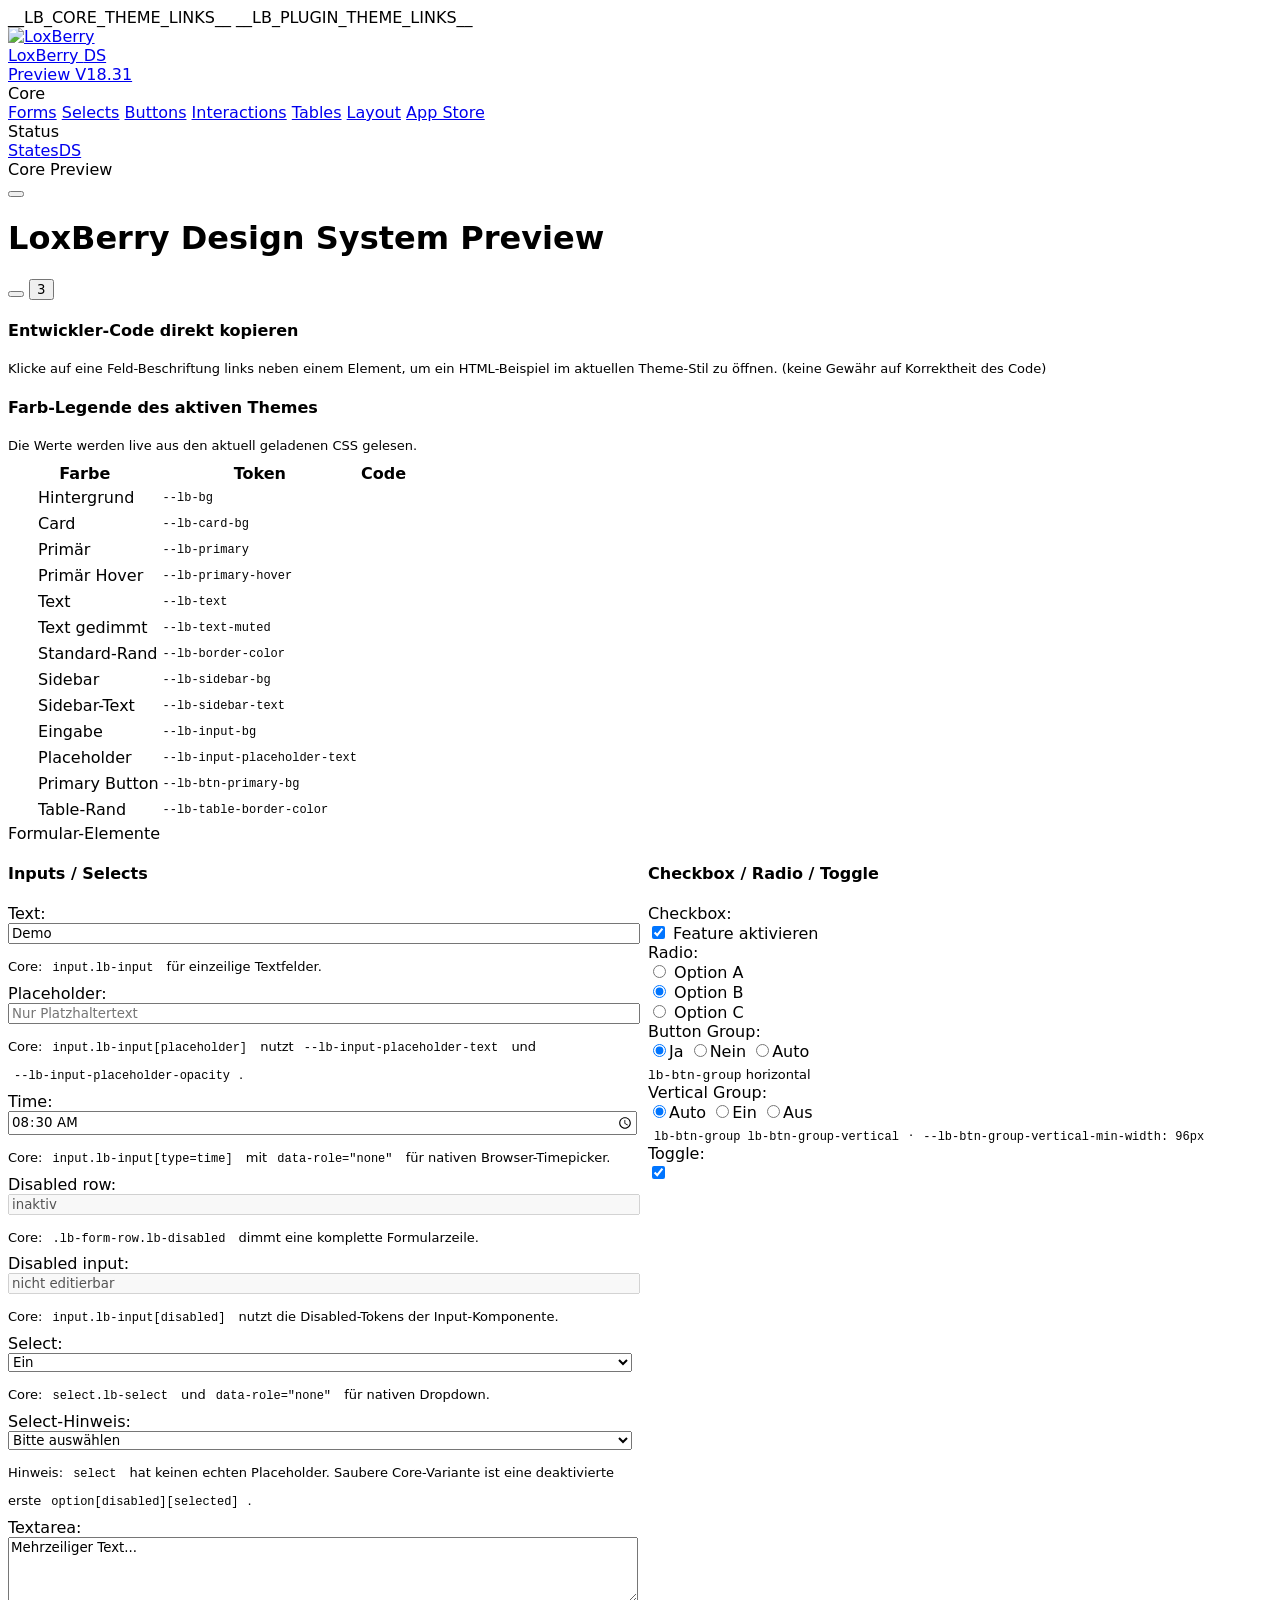
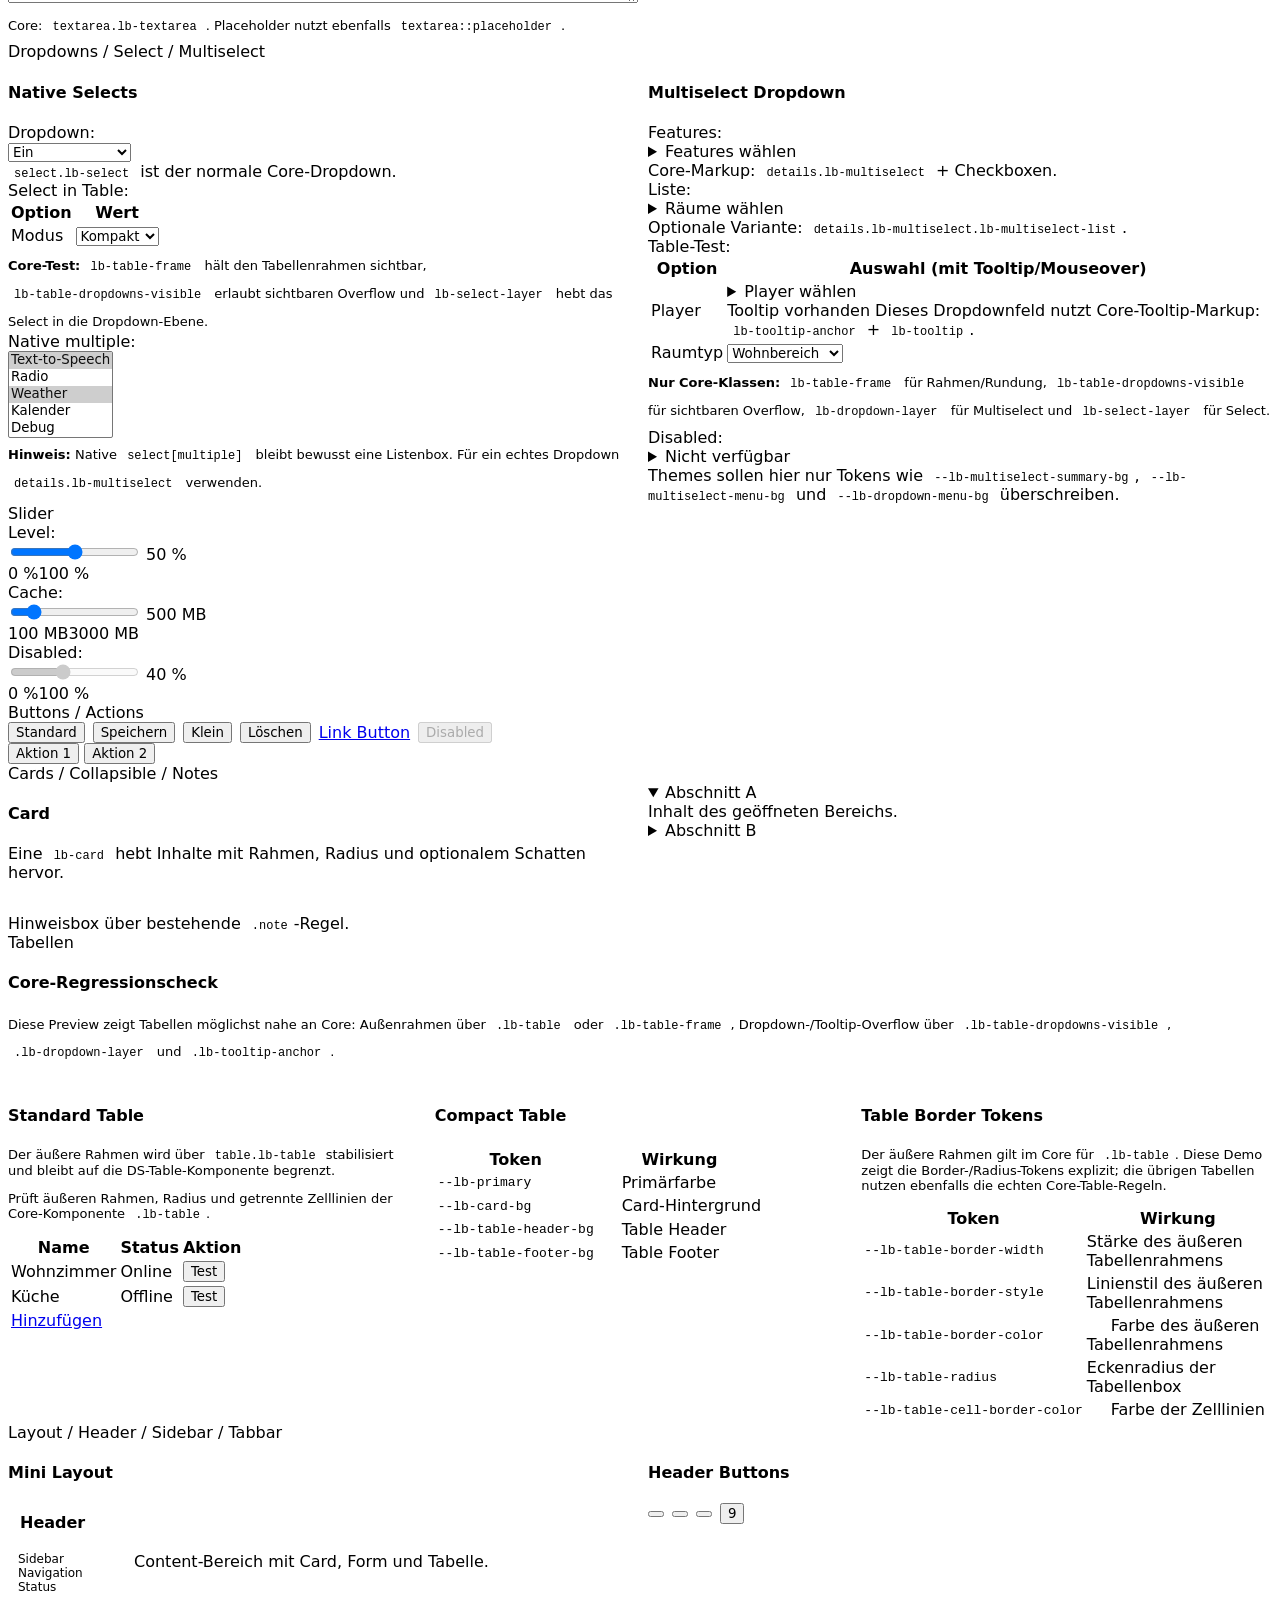
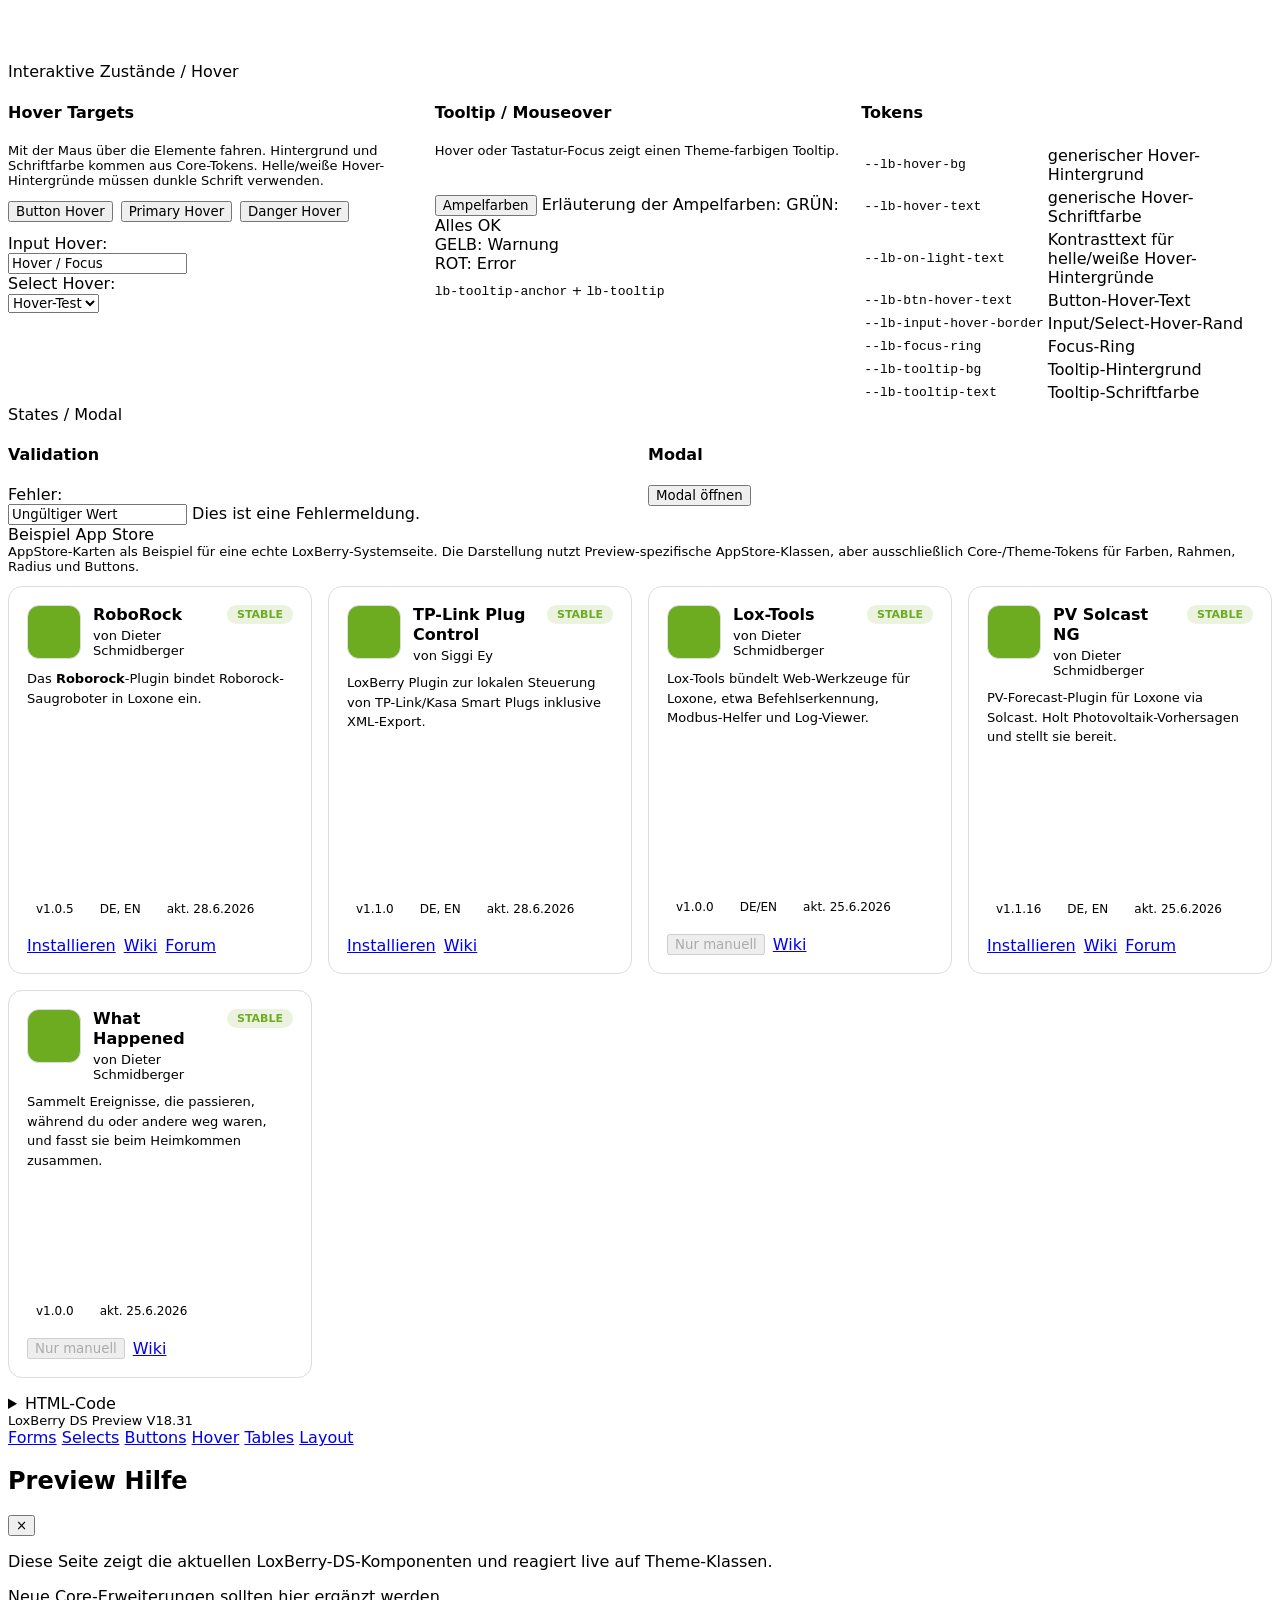
==== commit ed9771ad: "Logmanager removal CSS" ====
--- a/templates/themes/preview/index_de.html
+++ b/templates/themes/preview/index_de.html
@@ -914,34 +914,7 @@
 								<tr><td>--lb-table-footer-bg</td><td><span class="lb-preview-swatch" style="background:var(--lb-table-footer-bg)"></span>Table Footer</td></tr>
 							</tbody>
 						</table>
-
-						<h4 style="margin-top: var(--lb-space-lg, 20px);">Status-Zellen / Logmanager</h4>
-						<p class="lb-preview-muted">Farbige Statuszellen dürfen durch <span class="lb-preview-code">.lb-table</span> nicht überschrieben werden. Inline-/Legacy-Ausrichtung bleibt erhalten.</p>
-						<table class="lb-table lb-table-compact lb-preview-table-border-demo">
-							<tbody>
-								<tr>
-									<td class="lb-table-status-cell lb-status-info" style="width:96px; min-width:96px; height:42px;">Info</td>
-									<td>Info-Zelle bleibt farbig und zentriert.</td>
-								</tr>
-								<tr>
-									<td class="lb-table-status-cell lb-status-ok" style="width:96px; min-width:96px; height:42px;">OK</td>
-									<td>OK-Zelle bleibt farbig und zentriert.</td>
-								</tr>
-								<tr>
-									<td class="lb-table-status-cell lb-status-warning" style="width:96px; min-width:96px; height:42px;">Warning</td>
-									<td>Warnung-Zelle bleibt farbig und zentriert.</td>
-								</tr>
-								<tr>
-									<td class="lb-table-status-cell lb-status-error" style="width:96px; min-width:96px; height:42px;">Error</td>
-									<td>Error-Zelle bleibt farbig und zentriert.</td>
-								</tr>
-								<tr>
-									<td class="lb-table-status-cell lb-status-critical" style="width:96px; min-width:96px; height:42px;">Critical</td>
-									<td>Critical-Zelle bleibt farbig und zentriert.</td>
-								</tr>
-							</tbody>
-						</table>
-					</div>
+</div>
 					<div class="lb-card">
 						<h4>Table Border Tokens</h4>
 						<p class="lb-preview-muted">Der äußere Rahmen gilt im Core für <span class="lb-preview-code">.lb-table</span>. Diese Demo zeigt die Border-/Radius-Tokens explizit; die übrigen Tabellen nutzen ebenfalls die echten Core-Table-Regeln.</p>
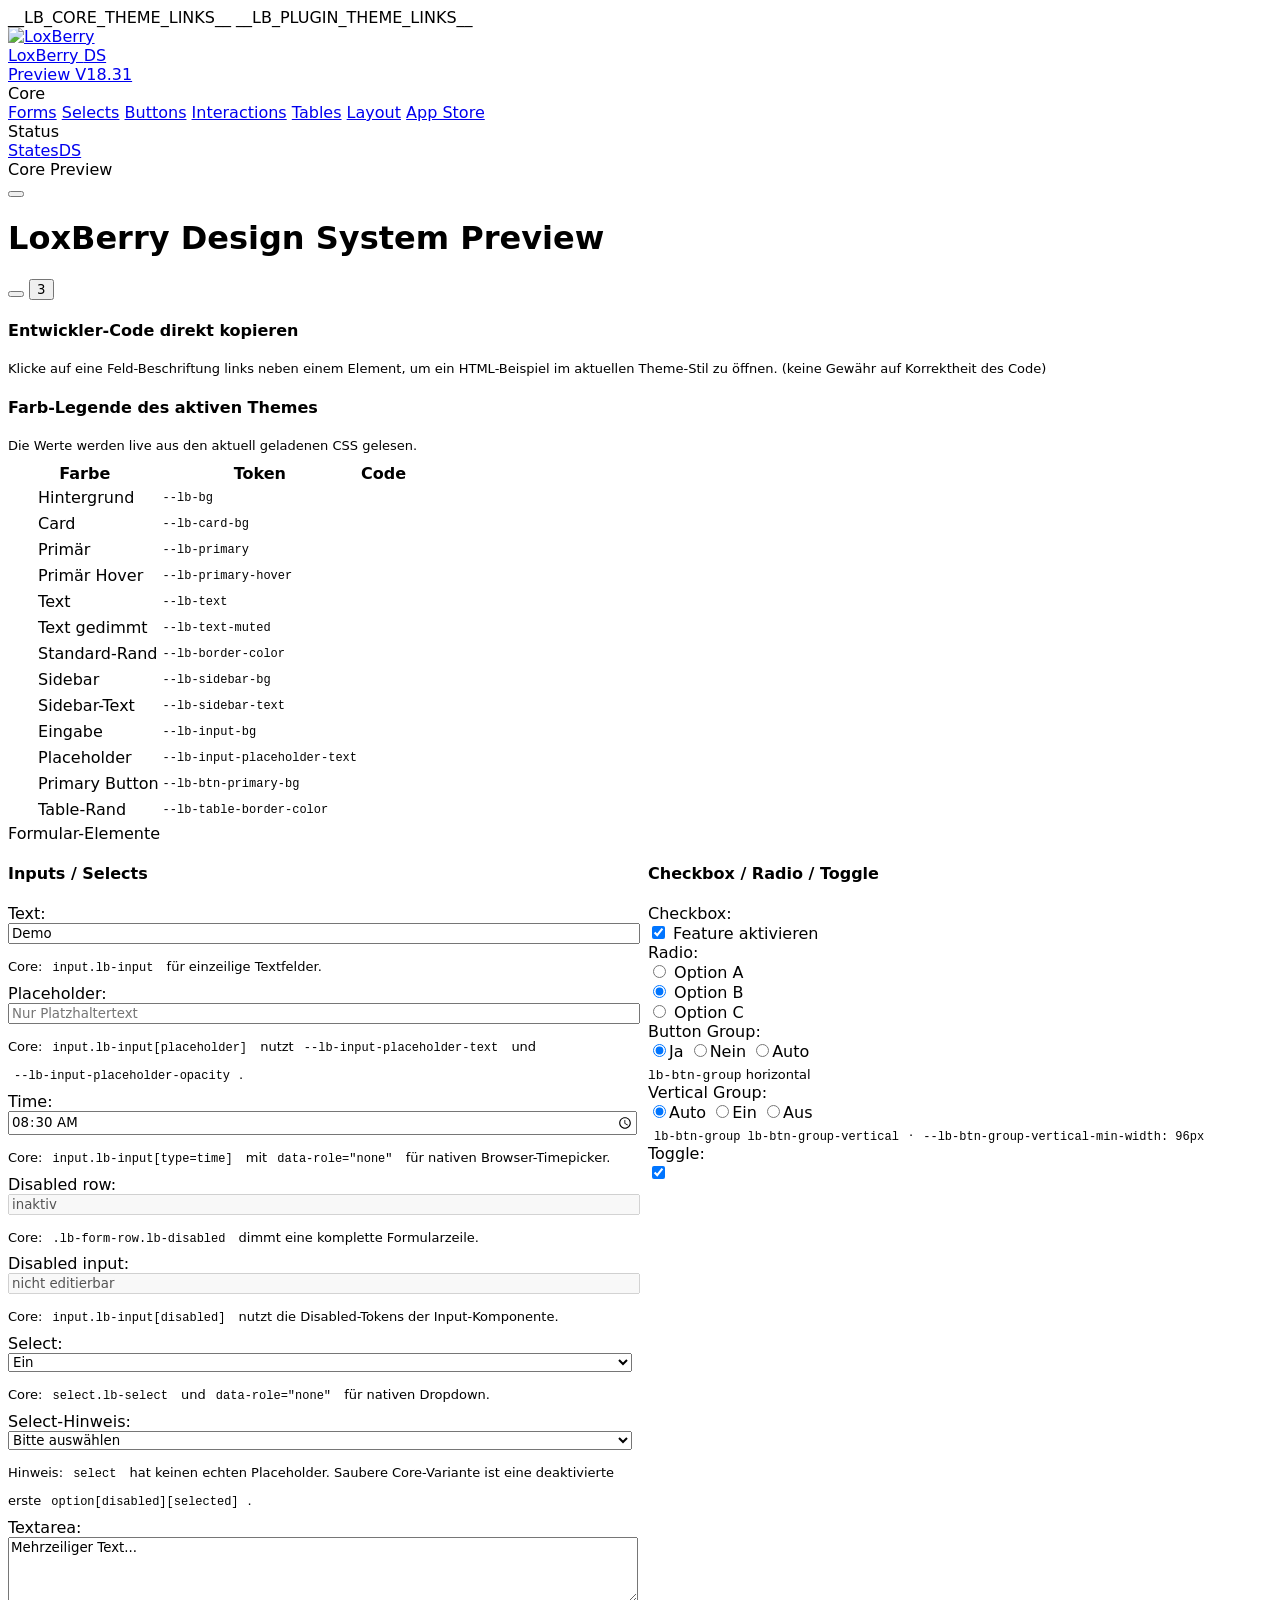
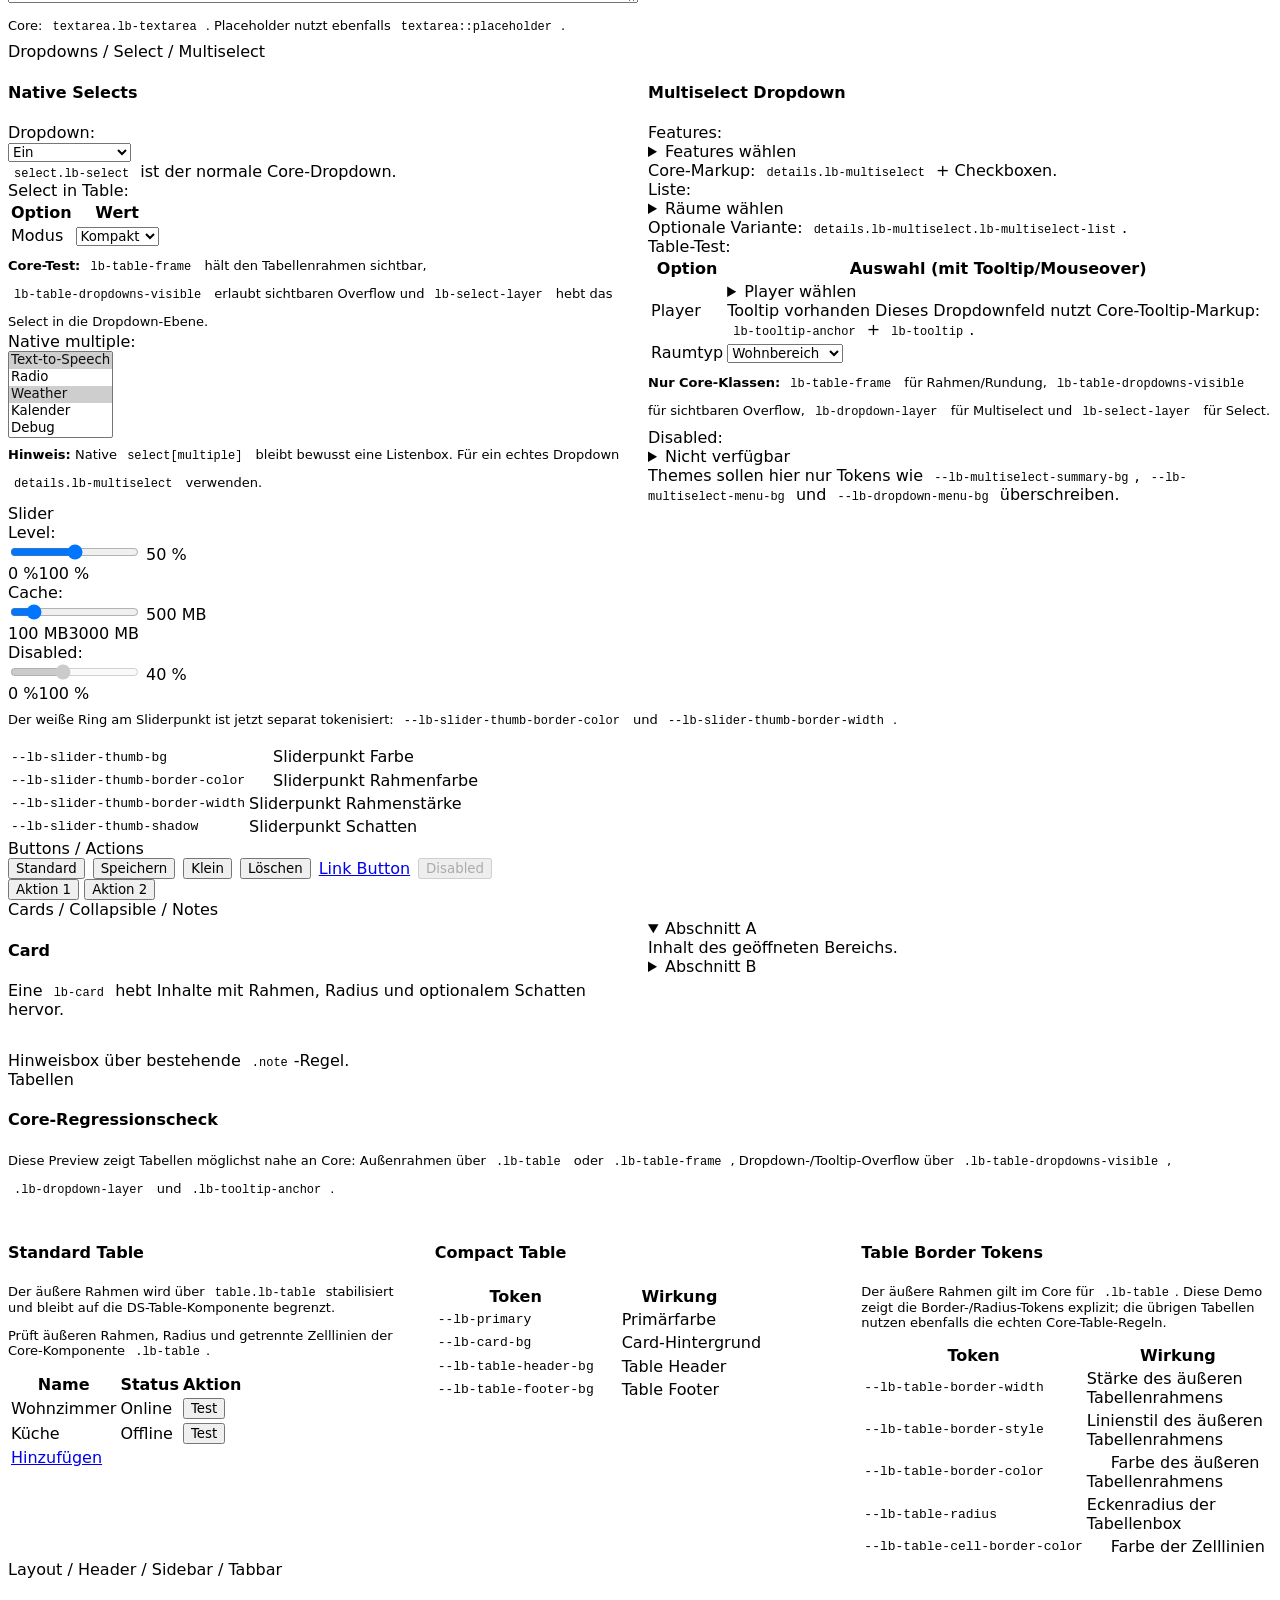
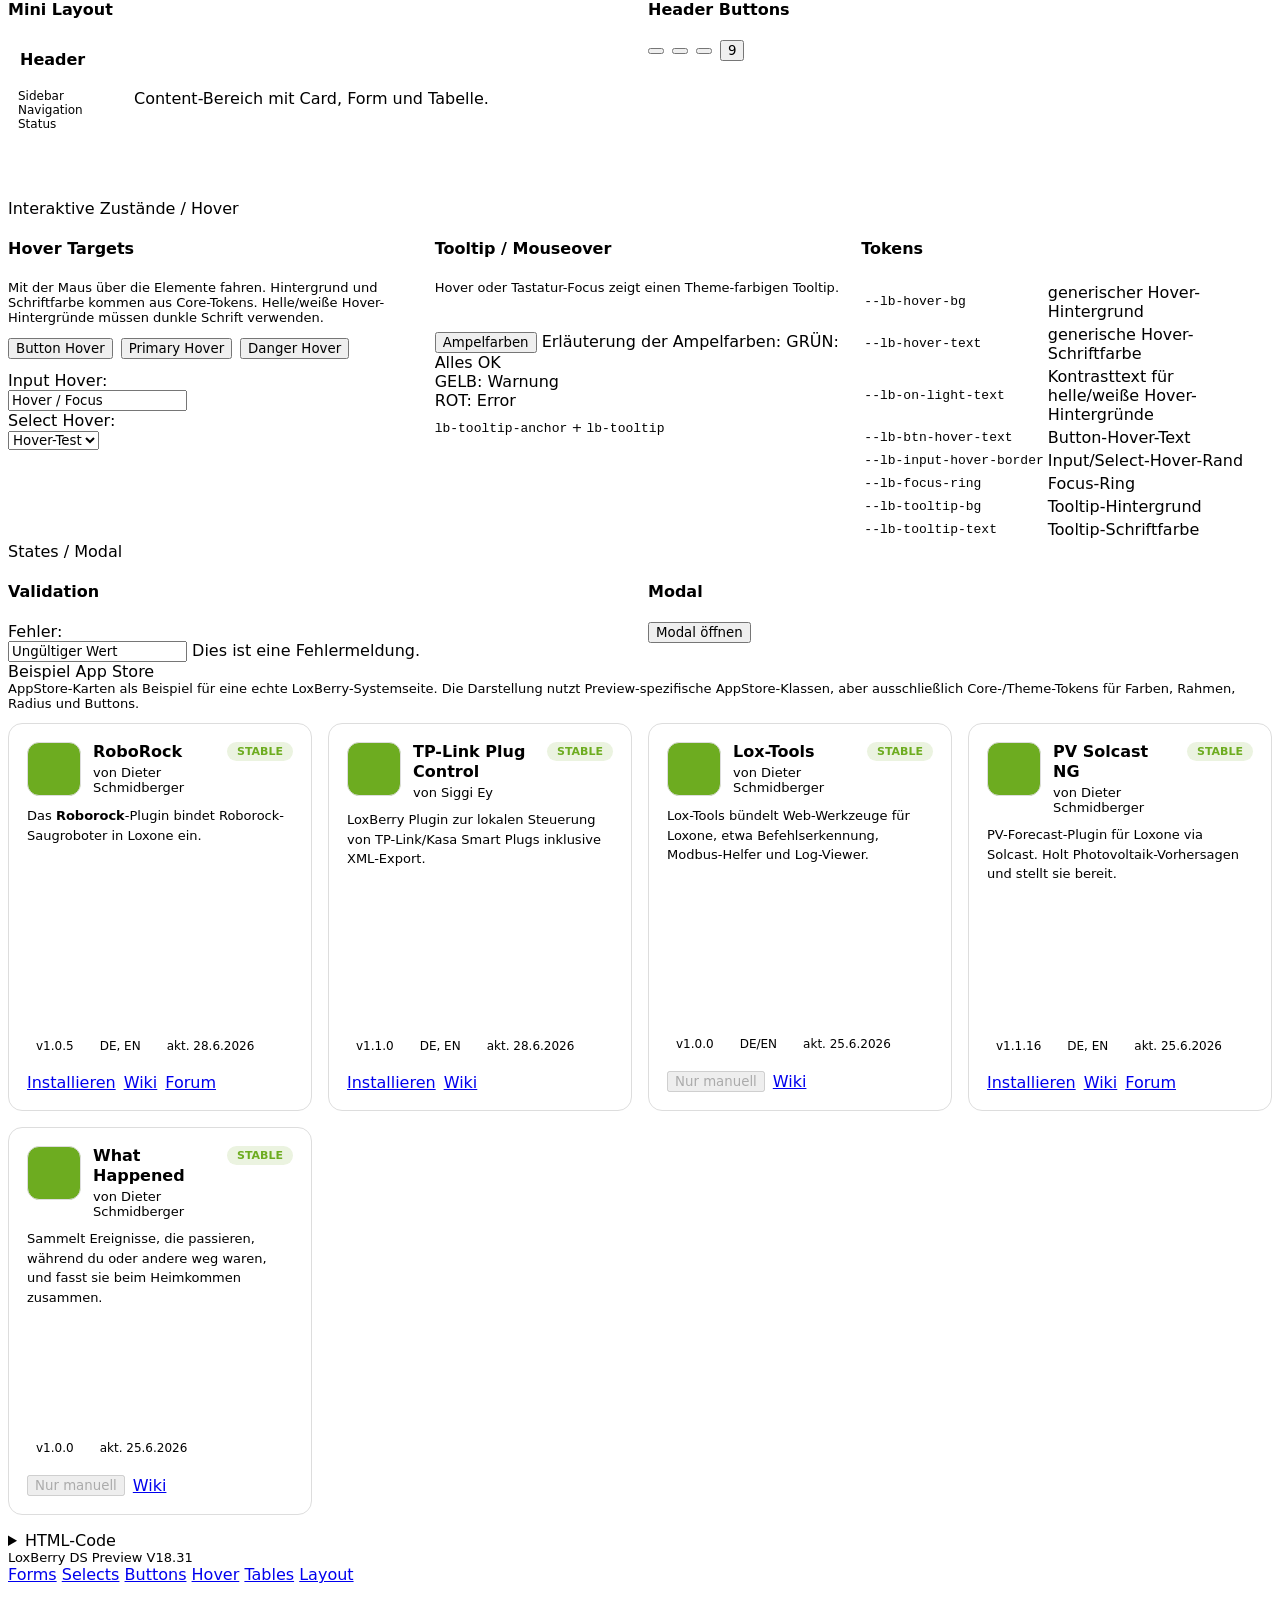
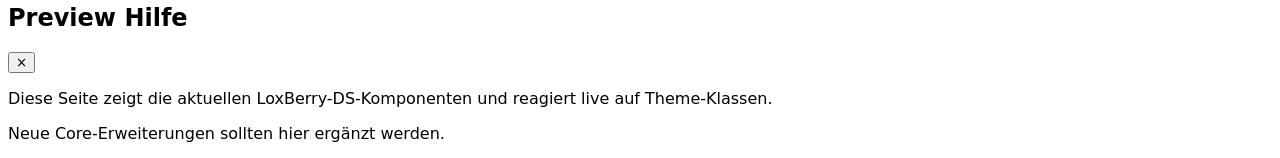
==== commit 6160e676: "Update Slider" ====
--- a/templates/themes/preview/index_de.html
+++ b/templates/themes/preview/index_de.html
@@ -833,6 +833,15 @@
 							<div class="lb-slider-labels"><span>0 %</span><span>100 %</span></div>
 						</div>
 					</div>
+					<div class="lb-preview-help-text">Der weiße Ring am Sliderpunkt ist jetzt separat tokenisiert: <span class="lb-preview-code">--lb-slider-thumb-border-color</span> und <span class="lb-preview-code">--lb-slider-thumb-border-width</span>.</div>
+					<table class="lb-table lb-table-compact lb-preview-token-table" style="margin-top: var(--lb-space-sm, 8px);">
+						<tbody>
+							<tr><td>--lb-slider-thumb-bg</td><td><span class="lb-preview-swatch" style="background:var(--lb-slider-thumb-bg)"></span>Sliderpunkt Farbe</td></tr>
+							<tr><td>--lb-slider-thumb-border-color</td><td><span class="lb-preview-swatch" style="background:var(--lb-slider-thumb-border-color)"></span>Sliderpunkt Rahmenfarbe</td></tr>
+							<tr><td>--lb-slider-thumb-border-width</td><td>Sliderpunkt Rahmenstärke</td></tr>
+							<tr><td>--lb-slider-thumb-shadow</td><td>Sliderpunkt Schatten</td></tr>
+						</tbody>
+					</table>
 				</div>
 			</section>
 
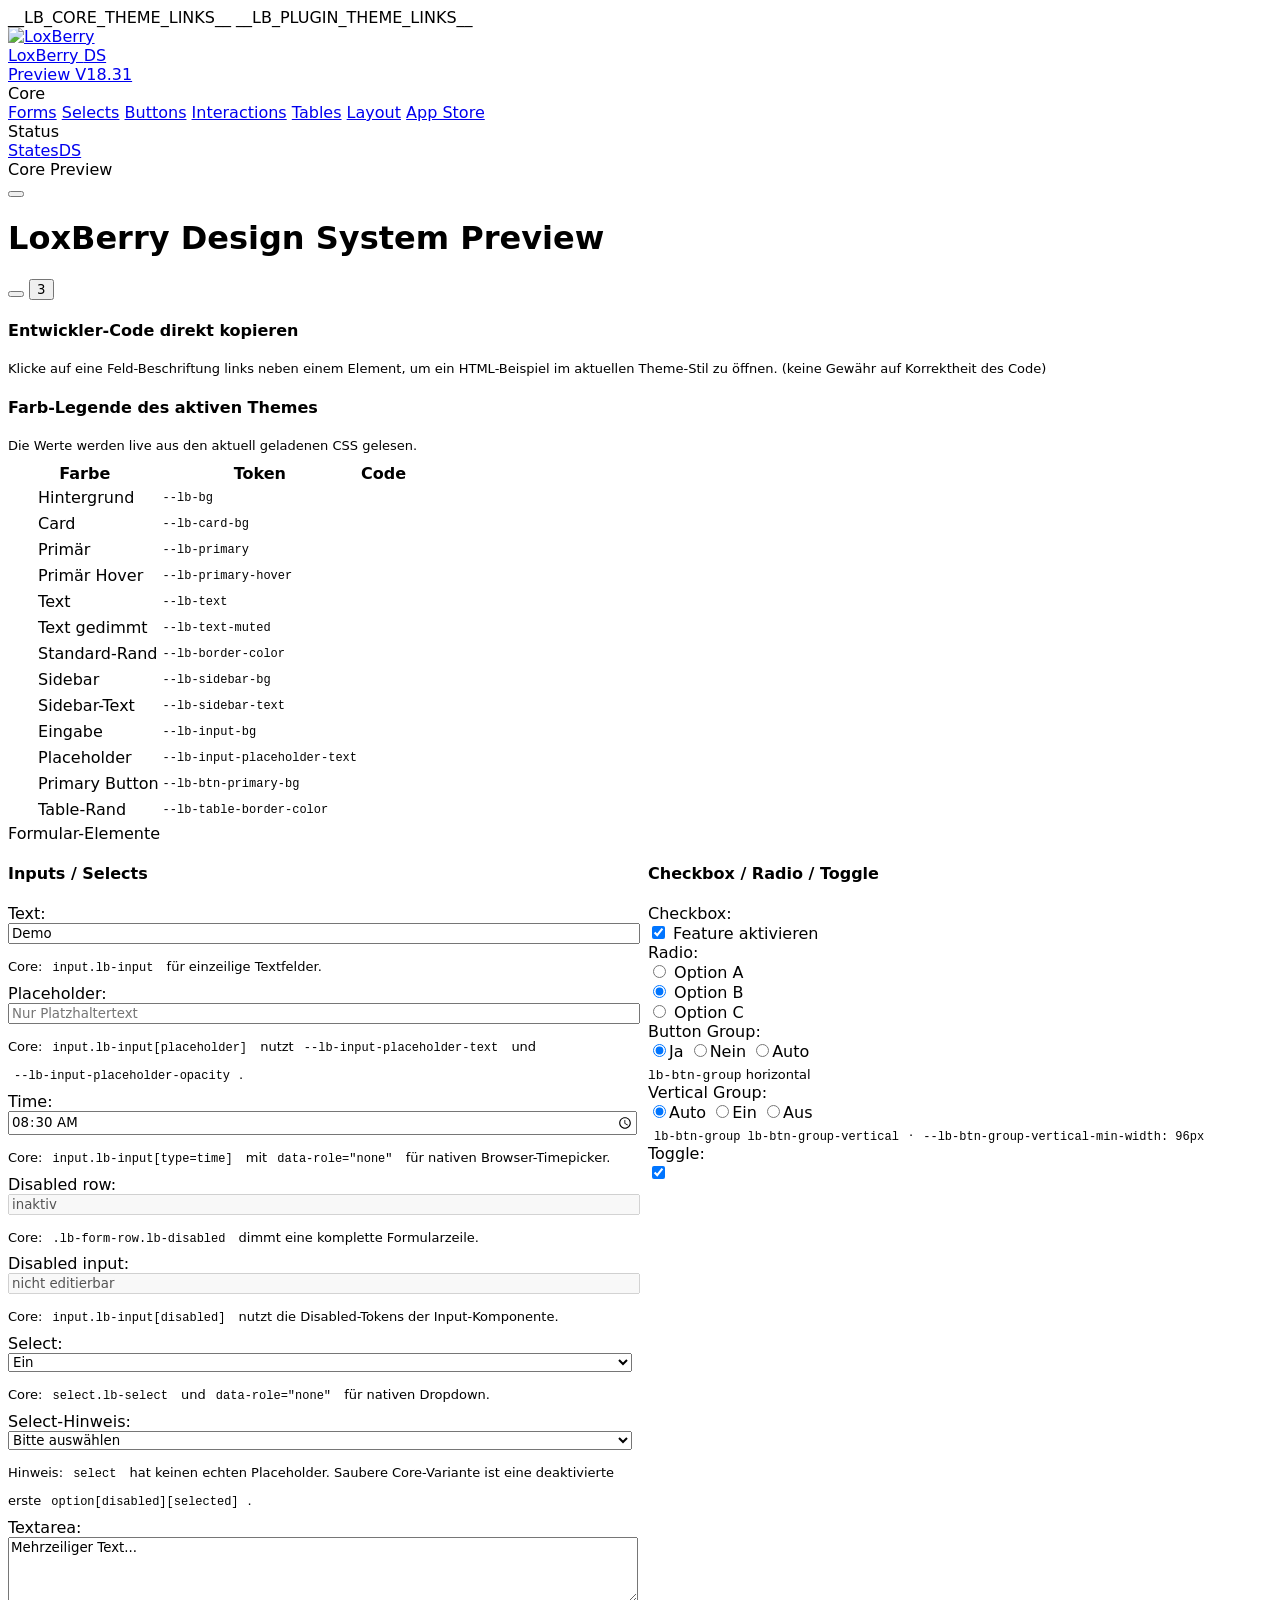
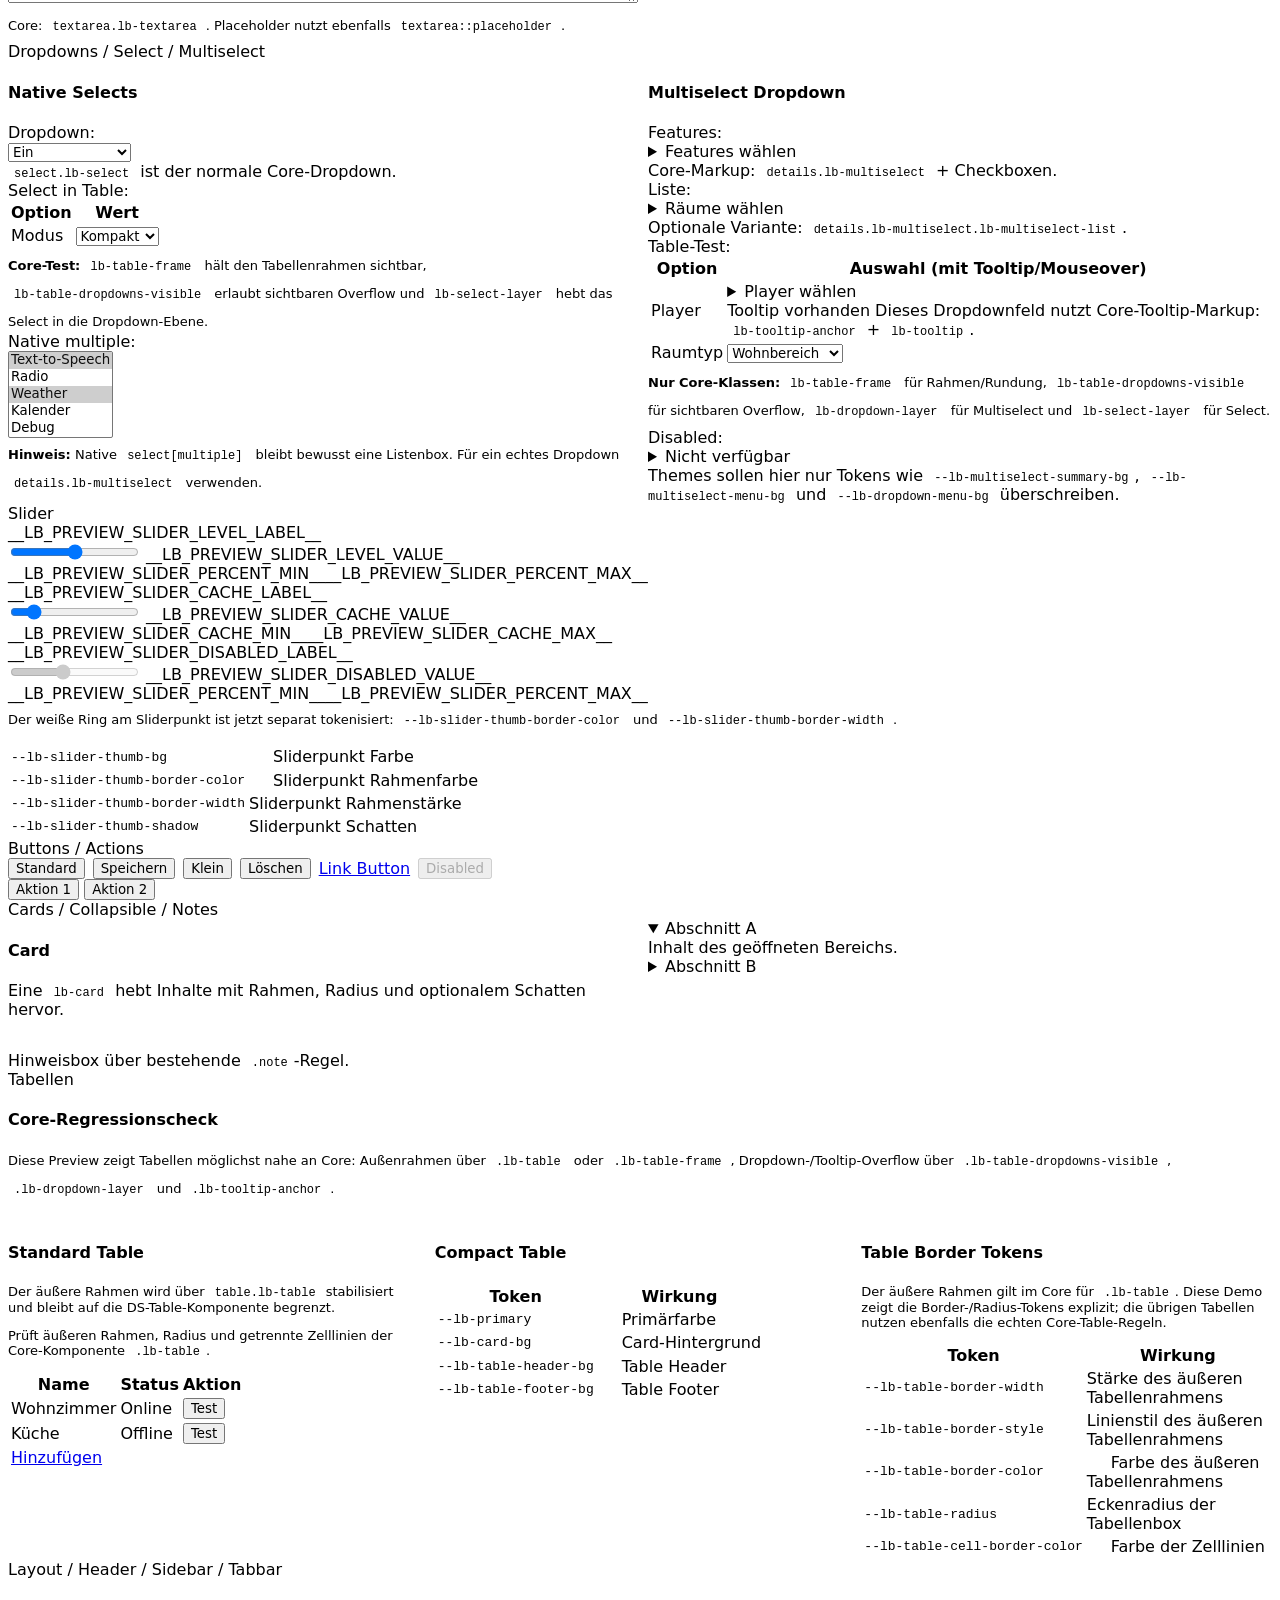
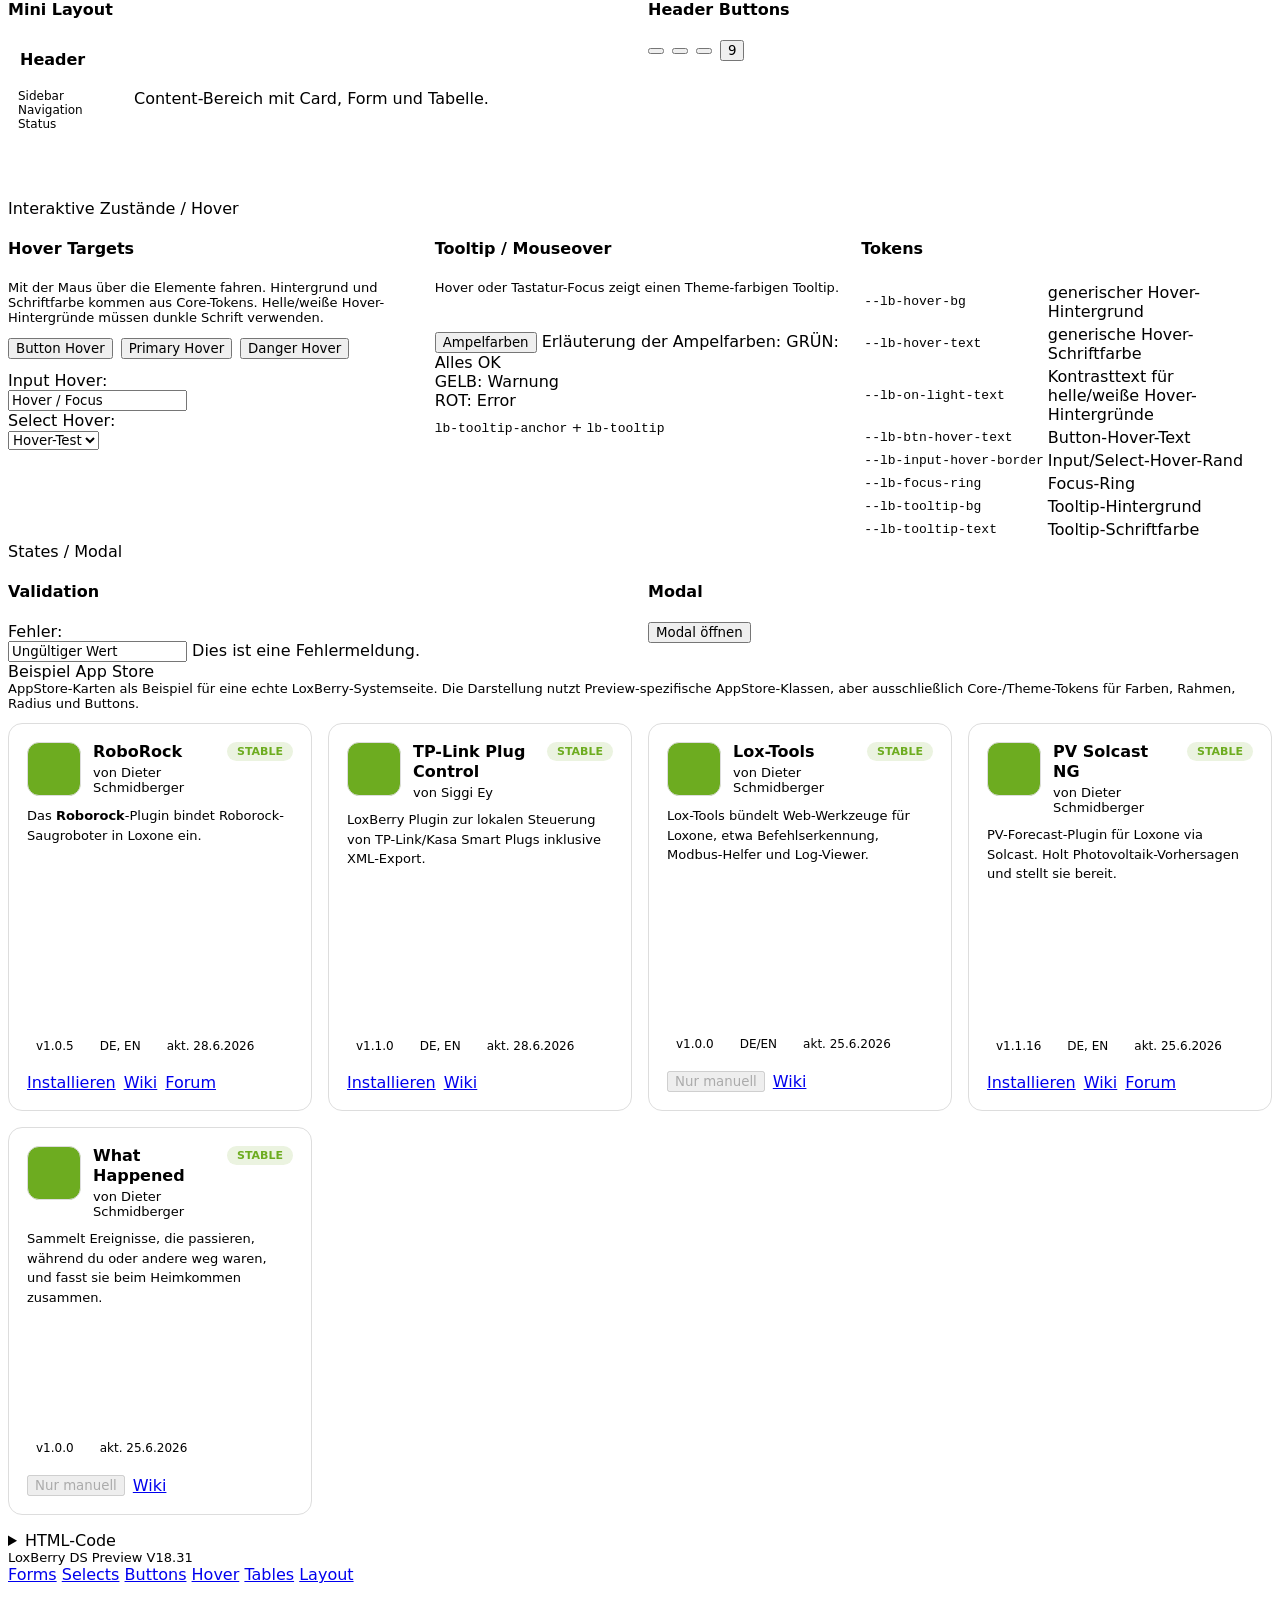
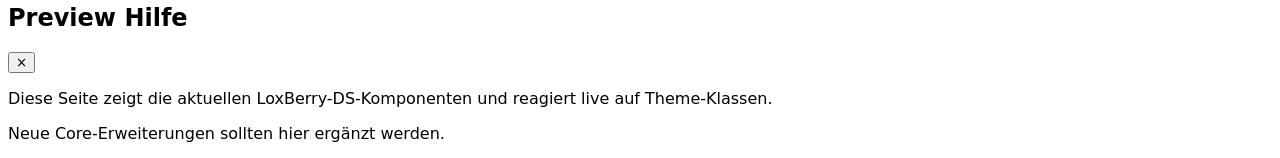
==== commit ffaec428: "minor updates" ====
--- a/templates/themes/preview/index_de.html
+++ b/templates/themes/preview/index_de.html
@@ -412,11 +412,16 @@
 				border-color: var(--lb-input-border) !important;
 			}
 
-			.lb-slider-value,
+			.lb-slider-value {
+				background: var(--lb-btn-bg, var(--lb-card-bg)) !important;
+				border-color: var(--lb-btn-border, var(--lb-border-color)) !important;
+				color: var(--lb-primary) !important;
+			}
+
 			.lb-preview-code {
 				background: var(--lb-btn-bg) !important;
 				border-color: var(--lb-border-color) !important;
-				color: var(--lb-primary) !important;
+				color: var(--lb-text-secondary) !important;
 			}
 
 			.lb-preview-mini-sidebar {
@@ -804,33 +809,33 @@
 				<div class="lb-section-title">Slider</div>
 				<div class="lb-card">
 					<div class="lb-form-row">
-						<label class="lb-form-label" for="slider_level">Level:</label>
+						<label class="lb-form-label" for="slider_level">__LB_PREVIEW_SLIDER_LEVEL_LABEL__</label>
 						<div class="lb-form-field">
 							<div class="lb-slider-wrap">
 								<input type="range" class="lb-slider" id="slider_level" name="slider_level" min="0" max="100" step="5" value="50" data-role="none">
-								<span class="lb-slider-value" id="slider_level_val">50 %</span>
-							</div>
-							<div class="lb-slider-labels"><span>0 %</span><span>100 %</span></div>
+								<span class="lb-slider-value" id="slider_level_val">__LB_PREVIEW_SLIDER_LEVEL_VALUE__</span>
+							</div>
+							<div class="lb-slider-labels"><span>__LB_PREVIEW_SLIDER_PERCENT_MIN__</span><span>__LB_PREVIEW_SLIDER_PERCENT_MAX__</span></div>
 						</div>
 					</div>
 					<div class="lb-form-row">
-						<label class="lb-form-label" for="slider_cache">Cache:</label>
+						<label class="lb-form-label" for="slider_cache">__LB_PREVIEW_SLIDER_CACHE_LABEL__</label>
 						<div class="lb-form-field">
 							<div class="lb-slider-wrap">
 								<input type="range" class="lb-slider" id="slider_cache" name="slider_cache" min="100" max="3000" step="100" value="500" data-role="none">
-								<span class="lb-slider-value" id="slider_cache_val">500 MB</span>
-							</div>
-							<div class="lb-slider-labels"><span>100 MB</span><span>3000 MB</span></div>
+								<span class="lb-slider-value" id="slider_cache_val">__LB_PREVIEW_SLIDER_CACHE_VALUE__</span>
+							</div>
+							<div class="lb-slider-labels"><span>__LB_PREVIEW_SLIDER_CACHE_MIN__</span><span>__LB_PREVIEW_SLIDER_CACHE_MAX__</span></div>
 						</div>
 					</div>
 					<div class="lb-form-row">
-						<label class="lb-form-label" for="slider_disabled">Disabled:</label>
+						<label class="lb-form-label" for="slider_disabled">__LB_PREVIEW_SLIDER_DISABLED_LABEL__</label>
 						<div class="lb-form-field">
 							<div class="lb-slider-wrap">
 								<input type="range" class="lb-slider" id="slider_disabled" min="0" max="100" step="10" value="40" data-role="none" disabled>
-								<span class="lb-slider-value" id="slider_disabled_val">40 %</span>
-							</div>
-							<div class="lb-slider-labels"><span>0 %</span><span>100 %</span></div>
+								<span class="lb-slider-value" id="slider_disabled_val">__LB_PREVIEW_SLIDER_DISABLED_VALUE__</span>
+							</div>
+							<div class="lb-slider-labels"><span>__LB_PREVIEW_SLIDER_PERCENT_MIN__</span><span>__LB_PREVIEW_SLIDER_PERCENT_MAX__</span></div>
 						</div>
 					</div>
 					<div class="lb-preview-help-text">Der weiße Ring am Sliderpunkt ist jetzt separat tokenisiert: <span class="lb-preview-code">--lb-slider-thumb-border-color</span> und <span class="lb-preview-code">--lb-slider-thumb-border-width</span>.</div>
@@ -1431,9 +1436,9 @@
 			}
 		});
 
-		initLbCoreSlider({ id: 'slider_level', valueId: 'slider_level_val', fallback: 50, suffix: ' %' });
-		initLbCoreSlider({ id: 'slider_cache', valueId: 'slider_cache_val', fallback: 500, suffix: ' MB' });
-		initLbCoreSlider({ id: 'slider_disabled', valueId: 'slider_disabled_val', fallback: 40, suffix: ' %' });
+		initLbCoreSlider({ id: 'slider_level', valueId: 'slider_level_val', fallback: 50, suffix: '__LB_PREVIEW_SLIDER_SUFFIX_PERCENT_JS__' });
+		initLbCoreSlider({ id: 'slider_cache', valueId: 'slider_cache_val', fallback: 500, suffix: '__LB_PREVIEW_SLIDER_SUFFIX_MB_JS__' });
+		initLbCoreSlider({ id: 'slider_disabled', valueId: 'slider_disabled_val', fallback: 40, suffix: '__LB_PREVIEW_SLIDER_SUFFIX_PERCENT_JS__' });
 
 		var navToggle = document.getElementById('preview_nav_toggle');
 		if (navToggle) {
@@ -1493,13 +1498,13 @@
 				if (row && row.querySelector('input.lb-slider[disabled]')) {
 					return previewSnippet(`
 <div class="lb-form-row">
-  <label class="lb-form-label" for="slider_disabled">Disabled:</label>
+  <label class="lb-form-label" for="slider_disabled">__LB_PREVIEW_SLIDER_DISABLED_LABEL__</label>
   <div class="lb-form-field">
     <div class="lb-slider-wrap">
       <input type="range" class="lb-slider" id="slider_disabled" min="0" max="100" step="10" value="40" data-role="none" disabled>
-      <span class="lb-slider-value" id="slider_disabled_val">40 %</span>
+      <span class="lb-slider-value" id="slider_disabled_val">__LB_PREVIEW_SLIDER_DISABLED_VALUE__</span>
     </div>
-    <div class="lb-slider-labels"><span>0 %</span><span>100 %</span></div>
+    <div class="lb-slider-labels"><span>__LB_PREVIEW_SLIDER_PERCENT_MIN__</span><span>__LB_PREVIEW_SLIDER_PERCENT_MAX__</span></div>
   </div>
 </div>`);
 				}
@@ -1739,24 +1744,24 @@
 </div>`),
 				'level': previewSnippet(`
 <div class="lb-form-row">
-  <label class="lb-form-label" for="slider_level">Level:</label>
+  <label class="lb-form-label" for="slider_level">__LB_PREVIEW_SLIDER_LEVEL_LABEL__</label>
   <div class="lb-form-field">
     <div class="lb-slider-wrap">
       <input type="range" class="lb-slider" id="slider_level" name="slider_level" min="0" max="100" step="5" value="50" data-role="none">
-      <span class="lb-slider-value" id="slider_level_val">50 %</span>
+      <span class="lb-slider-value" id="slider_level_val">__LB_PREVIEW_SLIDER_LEVEL_VALUE__</span>
     </div>
-    <div class="lb-slider-labels"><span>0 %</span><span>100 %</span></div>
+    <div class="lb-slider-labels"><span>__LB_PREVIEW_SLIDER_PERCENT_MIN__</span><span>__LB_PREVIEW_SLIDER_PERCENT_MAX__</span></div>
   </div>
 </div>`),
 				'cache': previewSnippet(`
 <div class="lb-form-row">
-  <label class="lb-form-label" for="slider_cache">Cache:</label>
+  <label class="lb-form-label" for="slider_cache">__LB_PREVIEW_SLIDER_CACHE_LABEL__</label>
   <div class="lb-form-field">
     <div class="lb-slider-wrap">
       <input type="range" class="lb-slider" id="slider_cache" name="slider_cache" min="100" max="3000" step="100" value="500" data-role="none">
-      <span class="lb-slider-value" id="slider_cache_val">500 MB</span>
+      <span class="lb-slider-value" id="slider_cache_val">__LB_PREVIEW_SLIDER_CACHE_VALUE__</span>
     </div>
-    <div class="lb-slider-labels"><span>100 MB</span><span>3000 MB</span></div>
+    <div class="lb-slider-labels"><span>__LB_PREVIEW_SLIDER_CACHE_MIN__</span><span>__LB_PREVIEW_SLIDER_CACHE_MAX__</span></div>
   </div>
 </div>`),
 				'input hover': previewSnippet(`
